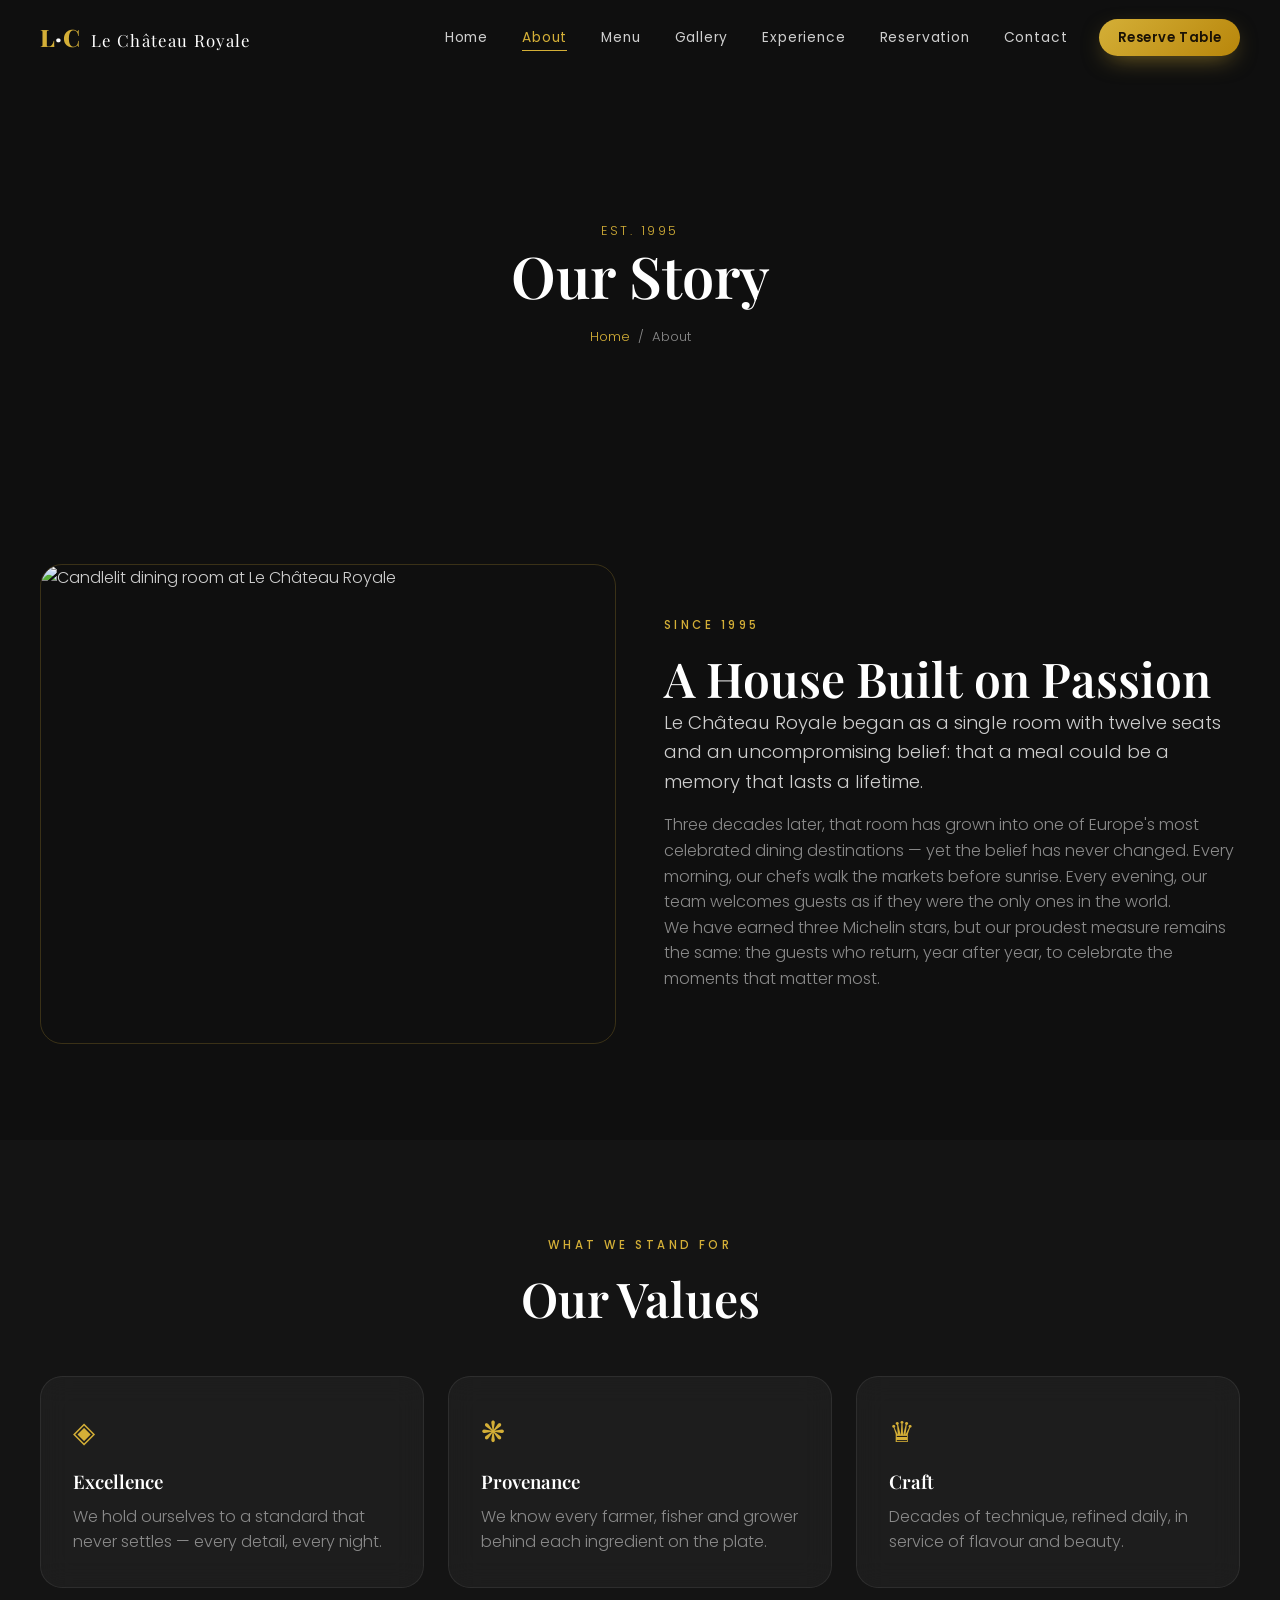
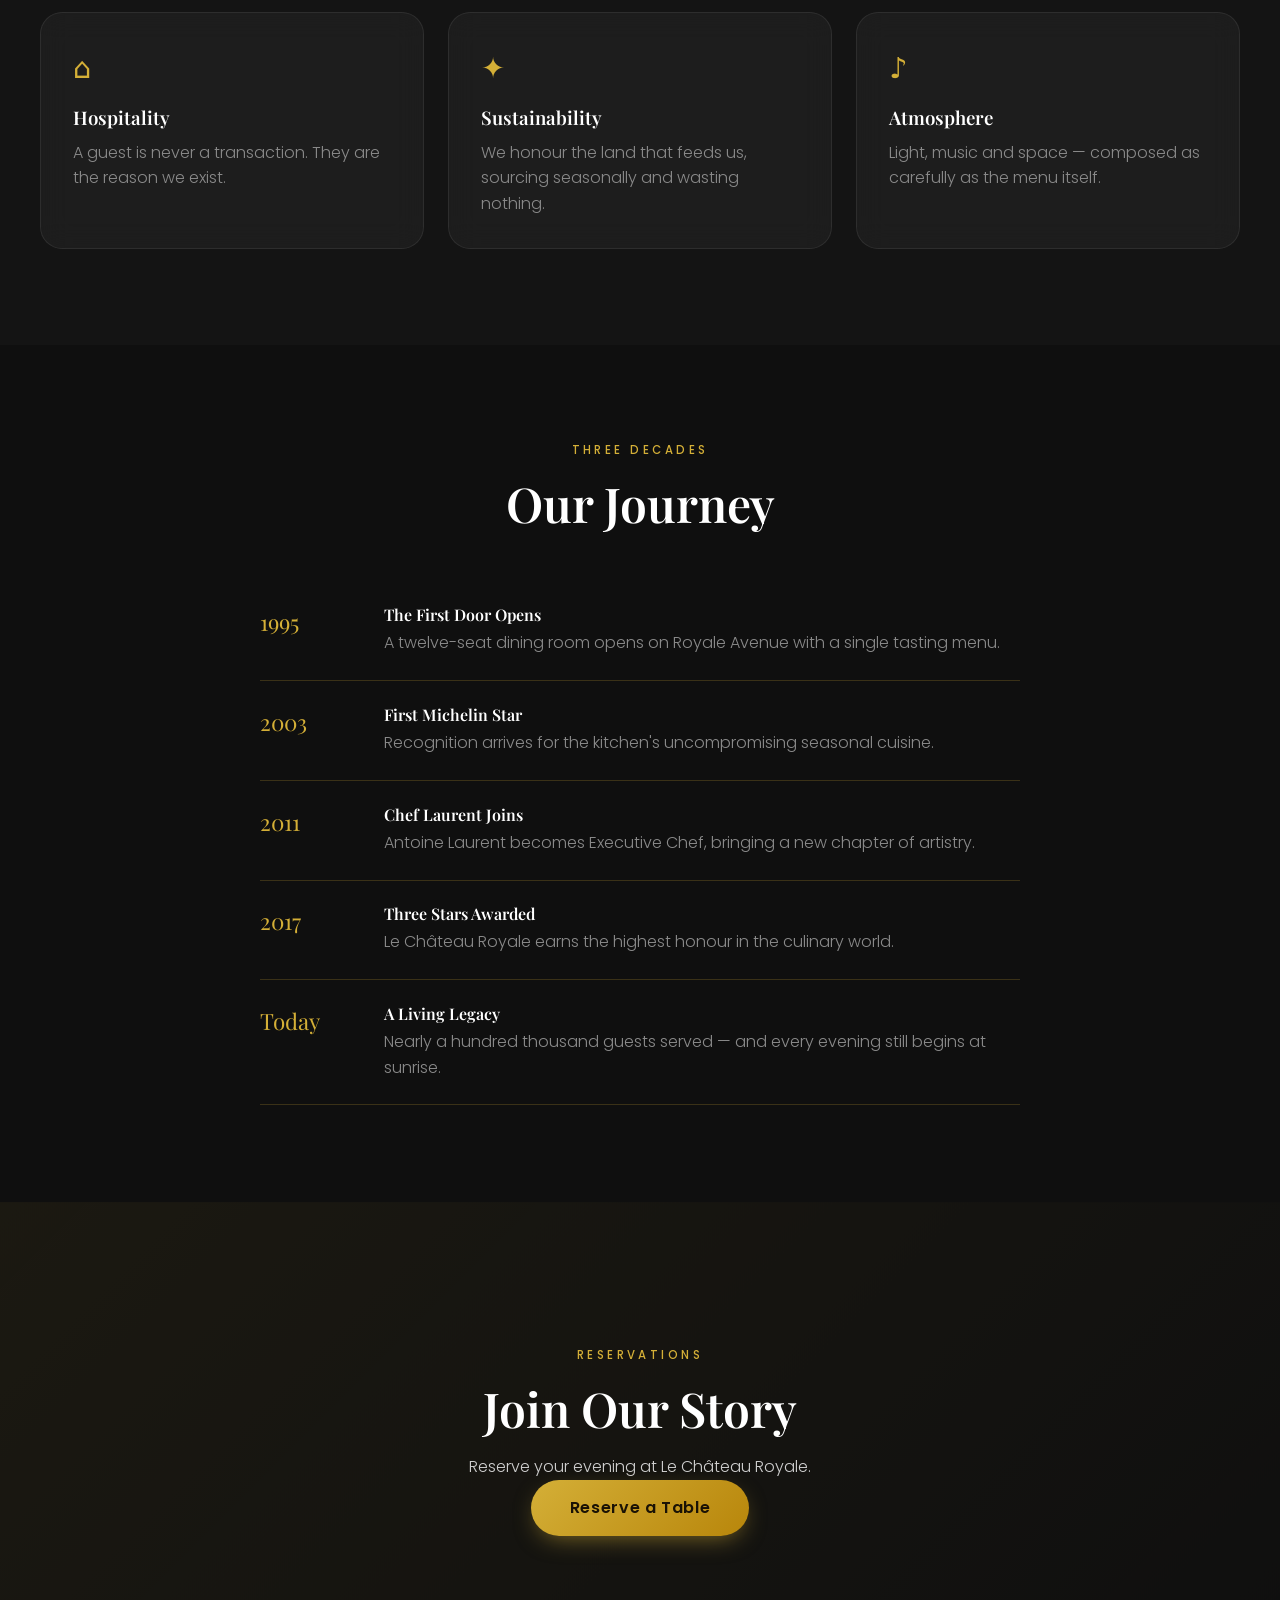
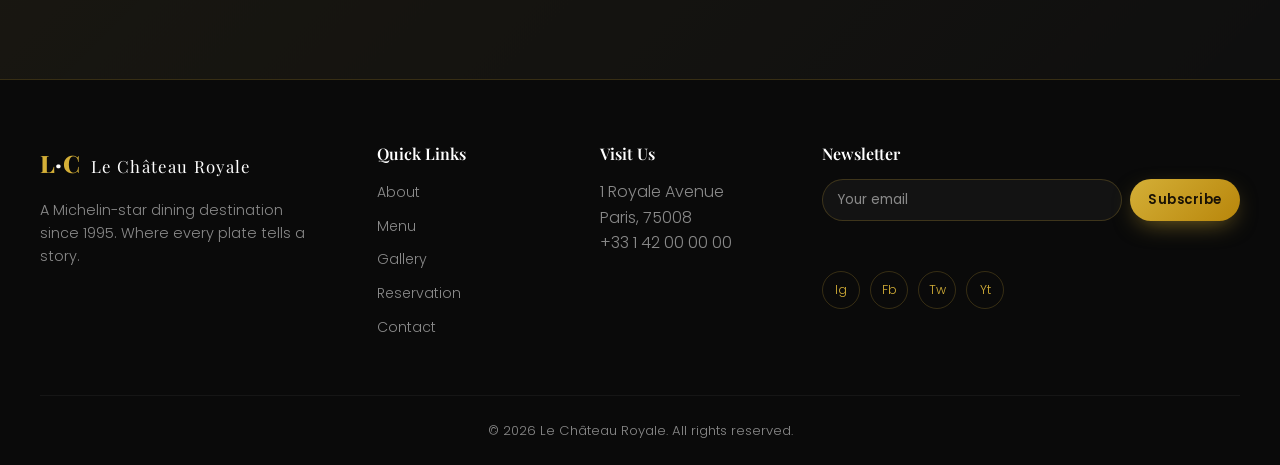
==== about.html @ e12d2a73 "Initial commit" ====
<!doctype html>
<html lang="en">
  <head>
    <meta charset="UTF-8" />
    <link rel="icon" type="image/svg+xml" href="/favicon.svg" />
    <meta name="viewport" content="width=device-width, initial-scale=1.0" />
    <meta name="description" content="The story of Le Château Royale — a Michelin-star dining legacy since 1995." />
    <title>About · Le Château Royale</title>
    <link rel="preconnect" href="https://fonts.googleapis.com" />
    <link rel="preconnect" href="https://fonts.gstatic.com" crossorigin />
    <link href="https://fonts.googleapis.com/css2?family=Playfair+Display:wght@400;500;600;700;800;900&family=Poppins:wght@300;400;500;600&display=swap" rel="stylesheet" />
    <link rel="stylesheet" href="/css/style.css" />
    <link rel="stylesheet" href="/css/animations.css" />
    <link rel="stylesheet" href="/css/responsive.css" />
  </head>
  <body data-page="about">
    <div id="page-loader" class="page-loader"><div class="loader-mark"><span class="loader-ring"></span><span class="loader-text">Le Château Royale</span></div></div>
    <div id="scroll-progress" class="scroll-progress"></div>
    <div id="mouse-glow" class="mouse-glow" aria-hidden="true"></div>
    <button id="back-to-top" class="back-to-top" aria-label="Back to top"><svg viewBox="0 0 24 24" width="20" height="20" fill="none" stroke="currentColor" stroke-width="2"><path d="M12 19V5M5 12l7-7 7 7"/></svg></button>

    <header id="navbar" class="navbar">
      <nav class="nav container" aria-label="Primary">
        <a href="/index.html" class="nav-logo" aria-label="Le Château Royale home"><span class="logo-mark">L<span class="logo-dot">·</span>C</span><span class="logo-name">Le Château Royale</span></a>
        <button id="nav-toggle" class="nav-toggle" aria-label="Open menu" aria-expanded="false" aria-controls="nav-menu"><span></span><span></span><span></span></button>
        <ul id="nav-menu" class="nav-menu" data-nav>
          <li><a href="/index.html" class="nav-link" data-page="home">Home</a></li>
          <li><a href="/about.html" class="nav-link" data-page="about">About</a></li>
          <li><a href="/menu.html" class="nav-link" data-page="menu">Menu</a></li>
          <li><a href="/gallery.html" class="nav-link" data-page="gallery">Gallery</a></li>
          <li><a href="/index.html#experience" class="nav-link" data-page="experience">Experience</a></li>
          <li><a href="/reservation.html" class="nav-link" data-page="reservation">Reservation</a></li>
          <li><a href="/contact.html" class="nav-link" data-page="contact">Contact</a></li>
          <li class="nav-cta-item"><a href="/reservation.html" class="btn btn-gold btn-ripple">Reserve Table</a></li>
        </ul>
      </nav>
    </header>

    <main id="main">
      <section class="page-hero">
        <div class="page-hero-bg" style="background-image:url('https://images.pexels.com/photos/20184685/pexels-photo-20184685.jpeg?auto=compress&cs=tinysrgb&w=1400')"></div>
        <div class="page-hero-overlay"></div>
        <div class="page-hero-content container">
          <p>Est. 1995</p>
          <h1>Our Story</h1>
          <nav class="breadcrumb"><a href="/index.html">Home</a> <span>/</span> <span>About</span></nav>
        </div>
      </section>

      <section class="section">
        <div class="container story-grid">
          <div class="story-img reveal fade-left"><img src="https://images.pexels.com/photos/941861/pexels-photo-941861.jpeg?auto=compress&cs=tinysrgb&w=1000" alt="Candlelit dining room at Le Château Royale" loading="lazy" /></div>
          <div class="reveal fade-right">
            <p class="eyebrow">Since 1995</p>
            <h2 class="section-title">A House Built on Passion</h2>
            <p class="lead">Le Château Royale began as a single room with twelve seats and an uncompromising belief: that a meal could be a memory that lasts a lifetime.</p>
            <p class="muted">Three decades later, that room has grown into one of Europe's most celebrated dining destinations — yet the belief has never changed. Every morning, our chefs walk the markets before sunrise. Every evening, our team welcomes guests as if they were the only ones in the world.</p>
            <p class="muted">We have earned three Michelin stars, but our proudest measure remains the same: the guests who return, year after year, to celebrate the moments that matter most.</p>
          </div>
        </div>
      </section>

      <section class="section section-alt">
        <div class="container">
          <div class="section-head reveal fade-up"><p class="eyebrow">What We Stand For</p><h2 class="section-title">Our Values</h2></div>
          <div class="values-grid">
            <article class="value-card glass reveal fade-up"><span class="ic">◈</span><h3>Excellence</h3><p class="muted">We hold ourselves to a standard that never settles — every detail, every night.</p></article>
            <article class="value-card glass reveal fade-up" style="--d:.08s"><span class="ic">❋</span><h3>Provenance</h3><p class="muted">We know every farmer, fisher and grower behind each ingredient on the plate.</p></article>
            <article class="value-card glass reveal fade-up" style="--d:.16s"><span class="ic">♛</span><h3>Craft</h3><p class="muted">Decades of technique, refined daily, in service of flavour and beauty.</p></article>
            <article class="value-card glass reveal fade-up" style="--d:.24s"><span class="ic">⌂</span><h3>Hospitality</h3><p class="muted">A guest is never a transaction. They are the reason we exist.</p></article>
            <article class="value-card glass reveal fade-up" style="--d:.32s"><span class="ic">✦</span><h3>Sustainability</h3><p class="muted">We honour the land that feeds us, sourcing seasonally and wasting nothing.</p></article>
            <article class="value-card glass reveal fade-up" style="--d:.4s"><span class="ic">♪</span><h3>Atmosphere</h3><p class="muted">Light, music and space — composed as carefully as the menu itself.</p></article>
          </div>
        </div>
      </section>

      <section class="section">
        <div class="container">
          <div class="section-head reveal fade-up"><p class="eyebrow">Three Decades</p><h2 class="section-title">Our Journey</h2></div>
          <div class="timeline">
            <div class="timeline-item reveal fade-up"><div class="timeline-year">1995</div><div><h4>The First Door Opens</h4><p class="muted">A twelve-seat dining room opens on Royale Avenue with a single tasting menu.</p></div></div>
            <div class="timeline-item reveal fade-up"><div class="timeline-year">2003</div><div><h4>First Michelin Star</h4><p class="muted">Recognition arrives for the kitchen's uncompromising seasonal cuisine.</p></div></div>
            <div class="timeline-item reveal fade-up"><div class="timeline-year">2011</div><div><h4>Chef Laurent Joins</h4><p class="muted">Antoine Laurent becomes Executive Chef, bringing a new chapter of artistry.</p></div></div>
            <div class="timeline-item reveal fade-up"><div class="timeline-year">2017</div><div><h4>Three Stars Awarded</h4><p class="muted">Le Château Royale earns the highest honour in the culinary world.</p></div></div>
            <div class="timeline-item reveal fade-up"><div class="timeline-year">Today</div><div><h4>A Living Legacy</h4><p class="muted">Nearly a hundred thousand guests served — and every evening still begins at sunrise.</p></div></div>
          </div>
        </div>
      </section>

      <section class="section reserve-cta">
        <div class="container reserve-cta-inner reveal scale">
          <p class="eyebrow">Reservations</p>
          <h2 class="section-title light">Join Our Story</h2>
          <p class="section-sub light">Reserve your evening at Le Château Royale.</p>
          <a href="/reservation.html" class="btn btn-gold btn-lg btn-ripple">Reserve a Table</a>
        </div>
      </section>
    </main>

    <footer class="footer">
      <div class="container footer-grid">
        <div class="footer-brand"><a href="/index.html" class="nav-logo"><span class="logo-mark">L<span class="logo-dot">·</span>C</span><span class="logo-name">Le Château Royale</span></a><p class="muted">A Michelin-star dining destination since 1995. Where every plate tells a story.</p></div>
        <div class="footer-col"><h4>Quick Links</h4><ul><li><a href="/about.html">About</a></li><li><a href="/menu.html">Menu</a></li><li><a href="/gallery.html">Gallery</a></li><li><a href="/reservation.html">Reservation</a></li><li><a href="/contact.html">Contact</a></li></ul></div>
        <div class="footer-col"><h4>Visit Us</h4><p class="muted">1 Royale Avenue<br/>Paris, 75008<br/>+33 1 42 00 00 00</p></div>
        <div class="footer-col"><h4>Newsletter</h4><form class="newsletter" data-newsletter><input type="email" name="email" placeholder="Your email" required aria-label="Email for newsletter" /><button type="submit" class="btn btn-gold btn-ripple">Subscribe</button></form><p class="newsletter-msg" data-newsletter-msg></p><div class="social"><a href="#" aria-label="Instagram">Ig</a><a href="#" aria-label="Facebook">Fb</a><a href="#" aria-label="Twitter">Tw</a><a href="#" aria-label="YouTube">Yt</a></div></div>
      </div>
      <div class="footer-bottom container"><p class="muted">© <span data-year></span> Le Château Royale. All rights reserved.</p></div>
    </footer>
    <div id="popup" class="popup" aria-hidden="true"><div class="popup-card glass"><div class="popup-check">✓</div><h3>Reservation Confirmed</h3><p data-popup-msg>We look forward to welcoming you.</p><button class="btn btn-gold btn-ripple" data-popup-close>Close</button></div></div>
    <script type="module" src="/js/main.js"></script>
  </body>
</html>
---- css/style.css ----
/* ============================================================
   Le Château Royale — Core Styles
   Black & Gold luxury palette · Glassmorphism · Premium type
   ============================================================ */

:root {
  /* Color palette */
  --bg: #0F0F0F;
  --bg-alt: #141414;
  --bg-soft: #1a1a1a;
  --gold: #D4AF37;
  --gold-2: #B8860B;
  --gold-soft: rgba(212, 175, 55, 0.14);
  --white: #FFFFFF;
  --grey: #CFCFCF;
  --grey-dim: #8a8a8a;
  --accent: #8B5E3C;
  --line: rgba(212, 175, 55, 0.22);

  /* Type */
  --font-head: 'Playfair Display', Georgia, serif;
  --font-body: 'Poppins', system-ui, sans-serif;

  /* Spacing (8px system) */
  --s-1: 8px;
  --s-2: 16px;
  --s-3: 24px;
  --s-4: 32px;
  --s-5: 48px;
  --s-6: 64px;
  --s-7: 96px;

  /* Misc */
  --radius: 14px;
  --radius-lg: 22px;
  --maxw: 1200px;
  --ease: cubic-bezier(0.22, 1, 0.36, 1);
  --shadow-gold: 0 18px 50px -12px rgba(212, 175, 55, 0.35);
}

/* Reset */
*, *::before, *::after { box-sizing: border-box; margin: 0; padding: 0; }
html { scroll-behavior: smooth; -webkit-text-size-adjust: 100%; }
body {
  font-family: var(--font-body);
  background: var(--bg);
  color: var(--grey);
  line-height: 1.6;
  font-weight: 300;
  overflow-x: hidden;
  -webkit-font-smoothing: antialiased;
}
img { max-width: 100%; display: block; }
a { color: inherit; text-decoration: none; }
ul { list-style: none; }
button { font-family: inherit; cursor: pointer; border: none; background: none; color: inherit; }
input, textarea, select { font-family: inherit; font-size: inherit; }
:focus-visible { outline: 2px solid var(--gold); outline-offset: 3px; }

h1, h2, h3, h4 { font-family: var(--font-head); font-weight: 600; line-height: 1.2; color: var(--white); }

/* Layout */
.container { width: min(100% - 2.5rem, var(--maxw)); margin-inline: auto; }
.section { padding: var(--s-7) 0; position: relative; }
.section-alt { background: var(--bg-alt); }
.section-head { text-align: center; max-width: 640px; margin: 0 auto var(--s-5); }
.section-cta { text-align: center; margin-top: var(--s-5); }
.eyebrow {
  font-family: var(--font-body); font-weight: 500; letter-spacing: 0.3em;
  text-transform: uppercase; font-size: 0.72rem; color: var(--gold); margin-bottom: var(--s-2);
}
.section-title { font-size: clamp(1.9rem, 4vw, 3rem); }
.section-title.light { color: var(--white); }
.section-sub { color: var(--grey-dim); margin-top: var(--s-2); max-width: 520px; margin-inline: auto; }
.section-sub.light { color: var(--grey); }
.lead { font-size: 1.15rem; color: var(--grey); margin-bottom: var(--s-2); }
.muted { color: var(--grey-dim); }

/* Glassmorphism */
.glass {
  background: rgba(255, 255, 255, 0.04);
  backdrop-filter: blur(14px);
  -webkit-backdrop-filter: blur(14px);
  border: 1px solid rgba(255, 255, 255, 0.08);
  border-radius: var(--radius-lg);
}

/* Buttons */
.btn {
  display: inline-flex; align-items: center; justify-content: center; gap: 8px;
  padding: 0.7em 1.6em; border-radius: 50px; font-weight: 500; font-size: 0.92rem;
  letter-spacing: 0.04em; position: relative; overflow: hidden;
  transition: transform 0.3s var(--ease), box-shadow 0.3s var(--ease), background 0.3s, color 0.3s, border-color 0.3s;
}
.btn-lg { padding: 0.95em 2.4em; font-size: 1rem; }
.btn-gold {
  background: linear-gradient(135deg, var(--gold), var(--gold-2));
  color: #1a1205; font-weight: 600;
  box-shadow: 0 8px 24px -8px rgba(212, 175, 55, 0.6);
}
.btn-gold:hover { transform: translateY(-3px); box-shadow: var(--shadow-gold); }
.btn-ghost { border: 1px solid rgba(255,255,255,0.35); color: var(--white); backdrop-filter: blur(6px); }
.btn-ghost:hover { background: rgba(255,255,255,0.08); transform: translateY(-3px); }
.btn-outline { border: 1px solid var(--gold); color: var(--gold); }
.btn-outline:hover { background: var(--gold); color: #1a1205; transform: translateY(-3px); }

/* Ripple */
.btn-ripple .ripple {
  position: absolute; border-radius: 50%; transform: scale(0);
  background: rgba(255,255,255,0.45); pointer-events: none;
  animation: ripple 0.6s ease-out;
}
@keyframes ripple { to { transform: scale(2.6); opacity: 0; } }

/* Page loader */
.page-loader {
  position: fixed; inset: 0; z-index: 9999; background: var(--bg);
  display: grid; place-items: center; transition: opacity 0.6s var(--ease), visibility 0.6s;
}
.page-loader.is-hidden { opacity: 0; visibility: hidden; }
.loader-mark { text-align: center; }
.loader-ring {
  display: block; width: 54px; height: 54px; margin: 0 auto 18px;
  border: 2px solid rgba(212,175,55,0.2); border-top-color: var(--gold);
  border-radius: 50%; animation: spin 0.9s linear infinite;
}
@keyframes spin { to { transform: rotate(360deg); } }
.loader-text { font-family: var(--font-head); letter-spacing: 0.2em; color: var(--gold); font-size: 0.9rem; }

/* Scroll progress */
.scroll-progress {
  position: fixed; top: 0; left: 0; height: 3px; width: 0%;
  background: linear-gradient(90deg, var(--gold), var(--gold-2)); z-index: 9998;
}

/* Mouse glow */
.mouse-glow {
  position: fixed; width: 380px; height: 380px; border-radius: 50%; pointer-events: none;
  background: radial-gradient(circle, rgba(212,175,55,0.10), transparent 60%);
  transform: translate(-50%, -50%); z-index: 1; transition: opacity 0.4s; opacity: 0;
}

/* Back to top */
.back-to-top {
  position: fixed; right: 24px; bottom: 24px; z-index: 900;
  width: 48px; height: 48px; border-radius: 50%; color: var(--gold);
  border: 1px solid var(--line); background: rgba(15,15,15,0.7); backdrop-filter: blur(8px);
  display: grid; place-items: center; opacity: 0; visibility: hidden;
  transform: translateY(12px); transition: all 0.35s var(--ease);
}
.back-to-top.is-visible { opacity: 1; visibility: visible; transform: none; }
.back-to-top:hover { background: var(--gold); color: #1a1205; transform: translateY(-3px); }

/* Navbar */
.navbar {
  position: fixed; top: 0; left: 0; width: 100%; z-index: 1000;
  transition: background 0.4s var(--ease), box-shadow 0.4s, padding 0.4s;
  padding: 18px 0;
}
.navbar.is-scrolled {
  background: rgba(15,15,15,0.82); backdrop-filter: blur(14px);
  box-shadow: 0 6px 30px -10px rgba(0,0,0,0.6); padding: 10px 0;
  border-bottom: 1px solid var(--line);
}
.nav { display: flex; align-items: center; justify-content: space-between; gap: var(--s-3); }
.nav-logo { display: flex; align-items: baseline; gap: 10px; }
.logo-mark { font-family: var(--font-head); font-weight: 800; font-size: 1.5rem; color: var(--gold); letter-spacing: 0.04em; }
.logo-dot { color: var(--white); }
.logo-name { font-family: var(--font-head); font-size: 1.05rem; color: var(--white); letter-spacing: 0.08em; }

.nav-menu { display: flex; align-items: center; gap: 6px; }
.nav-link {
  font-size: 0.86rem; font-weight: 400; letter-spacing: 0.06em; color: var(--grey);
  padding: 8px 14px; border-radius: 8px; position: relative; transition: color 0.3s;
}
.nav-link::after {
  content: ''; position: absolute; left: 14px; right: 14px; bottom: 4px; height: 1px;
  background: var(--gold); transform: scaleX(0); transform-origin: left; transition: transform 0.3s var(--ease);
}
.nav-link:hover, .nav-link.is-active { color: var(--gold); }
.nav-link:hover::after, .nav-link.is-active::after { transform: scaleX(1); }
.nav-cta-item { margin-left: 12px; }
.nav-cta-item .btn { padding: 0.6em 1.4em; font-size: 0.82rem; }

.nav-toggle { display: none; flex-direction: column; gap: 5px; padding: 6px; }
.nav-toggle span { width: 26px; height: 2px; background: var(--gold); border-radius: 2px; transition: transform 0.3s, opacity 0.3s; }
.nav-toggle.is-open span:nth-child(1) { transform: translateY(7px) rotate(45deg); }
.nav-toggle.is-open span:nth-child(2) { opacity: 0; }
.nav-toggle.is-open span:nth-child(3) { transform: translateY(-7px) rotate(-45deg); }

/* Hero */
.hero { position: relative; min-height: 100vh; display: grid; place-items: center; text-align: center; overflow: hidden; }
.hero-bg {
  position: absolute; inset: 0; background-size: cover; background-position: center;
  transform: scale(1.08); animation: heroZoom 12s ease-out forwards;
}
@keyframes heroZoom { to { transform: scale(1); } }
.hero-overlay {
  position: absolute; inset: 0;
  background: linear-gradient(180deg, rgba(15,15,15,0.55) 0%, rgba(15,15,15,0.75) 60%, var(--bg) 100%);
}
.hero-content { position: relative; z-index: 2; padding-top: 60px; }
.hero-eyebrow { color: var(--gold); letter-spacing: 0.35em; text-transform: uppercase; font-size: 0.78rem; margin-bottom: var(--s-3); }
.hero-title { font-size: clamp(2.2rem, 6vw, 4.6rem); line-height: 1.08; color: var(--white); margin-bottom: var(--s-3); }
.hero-subtitle { font-size: clamp(1rem, 2vw, 1.3rem); color: var(--grey); margin-bottom: var(--s-4); }
.hero-actions { display: flex; gap: var(--s-2); justify-content: center; flex-wrap: wrap; }

.scroll-indicator {
  position: absolute; bottom: 28px; left: 50%; transform: translateX(-50%); z-index: 2;
  display: flex; flex-direction: column; align-items: center; gap: 8px; color: var(--gold);
}
.mouse { width: 24px; height: 40px; border: 2px solid var(--gold); border-radius: 14px; display: flex; justify-content: center; padding-top: 6px; }
.wheel { width: 3px; height: 8px; background: var(--gold); border-radius: 2px; animation: wheel 1.6s infinite; }
@keyframes wheel { 0% { opacity: 1; transform: translateY(0); } 100% { opacity: 0; transform: translateY(12px); } }
.scroll-text { font-size: 0.7rem; letter-spacing: 0.2em; text-transform: uppercase; }

/* About */
.about-grid { display: grid; grid-template-columns: 1fr 1fr; gap: var(--s-6); align-items: center; }
.about-media { position: relative; }
.about-img-frame { border-radius: var(--radius-lg); overflow: hidden; border: 1px solid var(--line); box-shadow: var(--shadow-gold); }
.about-img-frame img { width: 100%; height: 520px; object-fit: cover; transition: transform 0.8s var(--ease); }
.about-media:hover .about-img-frame img { transform: scale(1.05); }
.about-badge {
  position: absolute; right: -24px; bottom: -24px; padding: var(--s-3); display: flex; align-items: center; gap: var(--s-2);
  box-shadow: var(--shadow-gold);
}
.about-badge-num { font-family: var(--font-head); font-size: 3rem; color: var(--gold); line-height: 1; }
.about-badge-label { font-size: 0.8rem; color: var(--grey); line-height: 1.3; }
.about-features { display: grid; grid-template-columns: 1fr 1fr; gap: var(--s-2); margin-top: var(--s-4); }
.about-features li { display: flex; align-items: center; gap: 10px; font-size: 0.92rem; color: var(--grey); }
.feat-ic { color: var(--gold); }

/* Menu */
.menu-filters { display: flex; flex-wrap: wrap; gap: 10px; justify-content: center; margin-bottom: var(--s-5); }
.filter-btn {
  padding: 8px 20px; border-radius: 50px; font-size: 0.82rem; color: var(--grey);
  border: 1px solid var(--line); transition: all 0.3s var(--ease);
}
.filter-btn:hover { color: var(--gold); border-color: var(--gold); }
.filter-btn.is-active { background: var(--gold); color: #1a1205; border-color: var(--gold); }

.menu-grid { display: grid; grid-template-columns: repeat(3, 1fr); gap: var(--s-4); }
.menu-card {
  position: relative; border-radius: var(--radius-lg); overflow: hidden; border: 1px solid rgba(255,255,255,0.06);
  background: var(--bg-soft); transition: transform 0.4s var(--ease), box-shadow 0.4s, border-color 0.4s;
}
.menu-card:hover { transform: translateY(-10px); border-color: var(--gold); box-shadow: var(--shadow-gold); }
.menu-card-img { position: relative; height: 240px; overflow: hidden; }
.menu-card-img img { width: 100%; height: 100%; object-fit: cover; transition: transform 0.6s var(--ease); }
.menu-card:hover .menu-card-img img { transform: scale(1.12); }
.menu-card-badge {
  position: absolute; top: 14px; left: 14px; background: linear-gradient(135deg, var(--gold), var(--gold-2));
  color: #1a1205; font-size: 0.68rem; font-weight: 600; letter-spacing: 0.1em; text-transform: uppercase;
  padding: 5px 12px; border-radius: 50px;
}
.menu-card-body { padding: var(--s-3); }
.menu-card-body h3 { font-size: 1.3rem; margin-bottom: 8px; color: var(--white); }
.menu-card-body p { font-size: 0.9rem; color: var(--grey-dim); }
.menu-card-cat { display: inline-block; font-size: 0.7rem; letter-spacing: 0.15em; text-transform: uppercase; color: var(--gold); margin-bottom: 10px; }

/* Chef */
.chef-grid { display: grid; grid-template-columns: 0.9fr 1.1fr; gap: var(--s-6); align-items: center; }
.chef-media img { width: 100%; height: 560px; object-fit: cover; border-radius: var(--radius-lg); border: 1px solid var(--line); box-shadow: var(--shadow-gold); }
.chef-quote { font-family: var(--font-head); font-size: clamp(1.6rem, 3vw, 2.4rem); color: var(--gold); margin: var(--s-3) 0; font-style: italic; }
.chef-signature { margin-top: var(--s-4); }
.signature-stroke { width: 220px; color: var(--gold); }
.signature-name { display: block; font-family: var(--font-head); color: var(--grey); margin-top: 6px; letter-spacing: 0.1em; }

/* Gallery preview */
.gallery-preview { display: grid; grid-template-columns: repeat(4, 1fr); grid-auto-rows: 180px; gap: var(--s-2); }
.gp-item {
  position: relative; border-radius: var(--radius); overflow: hidden; background-size: cover; background-position: center;
  background-image: var(--img); border: 1px solid var(--line); transition: transform 0.4s var(--ease);
}
.gp-item::after { content: ''; position: absolute; inset: 0; background: linear-gradient(180deg, transparent 50%, rgba(15,15,15,0.7)); }
.gp-item:hover { transform: scale(1.03); }
.gp-tall { grid-row: span 2; }
.gp-wide { grid-column: span 2; }
.gp-label { position: absolute; bottom: 14px; left: 16px; z-index: 2; font-family: var(--font-head); color: var(--white); font-size: 1.1rem; }

/* Why */
.why-grid { display: grid; grid-template-columns: repeat(3, 1fr); gap: var(--s-3); }
.why-card { padding: var(--s-4); text-align: center; transition: transform 0.4s var(--ease), border-color 0.4s; }
.why-card:hover { transform: translateY(-8px); border-color: var(--gold); }
.why-ic { font-size: 2.2rem; color: var(--gold); display: block; margin-bottom: var(--s-2); }
.why-card h3 { font-size: 1.25rem; margin-bottom: 10px; }
.why-card p { font-size: 0.9rem; color: var(--grey-dim); }

/* Stats */
.stats-band { background: var(--bg-alt); }
.stats-grid { display: grid; grid-template-columns: repeat(4, 1fr); gap: var(--s-3); text-align: center; }
.stat-num { font-family: var(--font-head); font-size: clamp(2.4rem, 5vw, 3.6rem); color: var(--gold); display: block; line-height: 1; }
.stat-label { font-size: 0.82rem; letter-spacing: 0.15em; text-transform: uppercase; color: var(--grey-dim); margin-top: 8px; display: block; }

/* Reviews slider */
.slider { position: relative; max-width: 820px; margin: 0 auto; overflow: hidden; }
.slider-track { display: flex; transition: transform 0.6s var(--ease); }
.review-card { min-width: 100%; padding: var(--s-5); text-align: center; }
.review-stars { color: var(--gold); font-size: 1.2rem; letter-spacing: 4px; margin-bottom: var(--s-2); }
.review-text { font-family: var(--font-head); font-style: italic; font-size: clamp(1.1rem, 2.2vw, 1.5rem); color: var(--white); margin-bottom: var(--s-3); }
.review-author { display: flex; align-items: center; justify-content: center; gap: 12px; }
.review-author img { width: 54px; height: 54px; border-radius: 50%; object-fit: cover; border: 2px solid var(--gold); }
.review-name { font-weight: 500; color: var(--white); }
.review-role { font-size: 0.8rem; color: var(--gold); }
.slider-arrow {
  position: absolute; top: 50%; transform: translateY(-50%); width: 44px; height: 44px; border-radius: 50%;
  border: 1px solid var(--line); color: var(--gold); font-size: 1.6rem; background: rgba(15,15,15,0.6);
  display: grid; place-items: center; transition: all 0.3s; z-index: 2;
}
.slider-arrow:hover { background: var(--gold); color: #1a1205; }
.slider-arrow.prev { left: -10px; }
.slider-arrow.next { right: -10px; }
.slider-dots { display: flex; gap: 8px; justify-content: center; margin-top: var(--s-3); }
.slider-dot { width: 9px; height: 9px; border-radius: 50%; background: rgba(255,255,255,0.2); transition: all 0.3s; }
.slider-dot.is-active { background: var(--gold); width: 26px; border-radius: 50px; }

/* Reserve CTA */
.reserve-cta { position: relative; overflow: hidden; }
.reserve-cta::before {
  content: ''; position: absolute; inset: 0;
  background: linear-gradient(135deg, rgba(212,175,55,0.12), transparent), url('https://images.pexels.com/photos/34723813/pexels-photo-34723813.jpeg?auto=compress&cs=tinysrgb&w=1400');
  background-size: cover; background-position: center; opacity: 0.5;
}
.reserve-cta-inner { position: relative; z-index: 2; text-align: center; padding: var(--s-5); }

/* Footer */
.footer { background: #0a0a0a; padding-top: var(--s-6); border-top: 1px solid var(--line); }
.footer-grid { display: grid; grid-template-columns: 1.6fr 1fr 1fr 1.4fr; gap: var(--s-4); padding-bottom: var(--s-5); }
.footer-brand p { margin-top: var(--s-2); font-size: 0.9rem; max-width: 280px; }
.footer-col h4 { font-size: 1rem; margin-bottom: var(--s-2); color: var(--white); }
.footer-col ul li { margin-bottom: 8px; }
.footer-col ul a { font-size: 0.88rem; color: var(--grey-dim); transition: color 0.3s; }
.footer-col ul a:hover { color: var(--gold); }
.newsletter { display: flex; gap: 8px; margin-bottom: 8px; }
.newsletter input {
  flex: 1; padding: 10px 14px; border-radius: 50px; border: 1px solid var(--line);
  background: rgba(255,255,255,0.04); color: var(--white); font-size: 0.85rem;
}
.newsletter input::placeholder { color: var(--grey-dim); }
.newsletter input:focus { border-color: var(--gold); outline: none; }
.newsletter .btn { padding: 10px 18px; font-size: 0.82rem; }
.newsletter-msg { font-size: 0.8rem; color: var(--gold); min-height: 18px; }
.social { display: flex; gap: 10px; margin-top: var(--s-3); }
.social a {
  width: 38px; height: 38px; border-radius: 50%; border: 1px solid var(--line); display: grid; place-items: center;
  font-size: 0.78rem; color: var(--gold); transition: all 0.3s;
}
.social a:hover { background: var(--gold); color: #1a1205; transform: translateY(-3px); }
.footer-bottom { padding: var(--s-3) 0; border-top: 1px solid rgba(255,255,255,0.05); text-align: center; }
.footer-bottom p { font-size: 0.82rem; }

/* Popup */
.popup {
  position: fixed; inset: 0; z-index: 8000; display: grid; place-items: center; padding: var(--s-2);
  background: rgba(0,0,0,0.7); backdrop-filter: blur(8px); opacity: 0; visibility: hidden;
  transition: opacity 0.4s, visibility 0.4s;
}
.popup.is-open { opacity: 1; visibility: visible; }
.popup-card { text-align: center; padding: var(--s-5); max-width: 420px; transform: scale(0.9); transition: transform 0.4s var(--ease); }
.popup.is-open .popup-card { transform: scale(1); }
.popup-check {
  width: 72px; height: 72px; border-radius: 50%; margin: 0 auto var(--s-3);
  background: linear-gradient(135deg, var(--gold), var(--gold-2)); color: #1a1205;
  font-size: 2.4rem; display: grid; place-items: center;
  animation: pop 0.5s var(--ease);
}
@keyframes pop { 0% { transform: scale(0); } 60% { transform: scale(1.15); } 100% { transform: scale(1); } }
.popup-card h3 { font-size: 1.6rem; margin-bottom: 10px; }
.popup-card p { color: var(--grey); margin-bottom: var(--s-3); }

/* Page hero (sub pages) */
.page-hero {
  position: relative; min-height: 52vh; display: grid; place-items: center; text-align: center;
  overflow: hidden; padding-top: 100px;
}
.page-hero-bg { position: absolute; inset: 0; background-size: cover; background-position: center; }
.page-hero-overlay { position: absolute; inset: 0; background: linear-gradient(180deg, rgba(15,15,15,0.6), var(--bg)); }
.page-hero-content { position: relative; z-index: 2; }
.page-hero h1 { font-size: clamp(2.2rem, 5vw, 3.6rem); color: var(--white); margin-bottom: var(--s-2); }
.page-hero p { color: var(--gold); letter-spacing: 0.2em; text-transform: uppercase; font-size: 0.8rem; }
.breadcrumb { display: flex; gap: 8px; justify-content: center; margin-top: var(--s-2); font-size: 0.82rem; color: var(--grey-dim); }
.breadcrumb a { color: var(--gold); }

/* Forms */
.form-grid { display: grid; grid-template-columns: 1fr 1fr; gap: var(--s-3); }
.form-field { display: flex; flex-direction: column; gap: 6px; }
.form-field.full { grid-column: 1 / -1; }
.form-field label { font-size: 0.82rem; letter-spacing: 0.08em; color: var(--grey); }
.form-field input, .form-field select, .form-field textarea {
  padding: 14px 16px; border-radius: var(--radius); border: 1px solid var(--line);
  background: rgba(255,255,255,0.03); color: var(--white); transition: border-color 0.3s, background 0.3s;
}
.form-field input:focus, .form-field select:focus, .form-field textarea:focus { border-color: var(--gold); background: rgba(255,255,255,0.06); outline: none; }
.form-field textarea { resize: vertical; min-height: 120px; }
.form-field.invalid input, .form-field.invalid select, .form-field.invalid textarea { border-color: #c0392b; }
.field-error { font-size: 0.76rem; color: #e57373; min-height: 14px; }
.form-note { font-size: 0.8rem; color: var(--grey-dim); margin-top: var(--s-2); }

/* Contact */
.contact-grid { display: grid; grid-template-columns: 1fr 1fr; gap: var(--s-5); align-items: start; }
.contact-cards { display: grid; grid-template-columns: 1fr 1fr; gap: var(--s-3); }
.contact-card { padding: var(--s-3); text-align: center; }
.contact-card .ic { font-size: 1.6rem; color: var(--gold); display: block; margin-bottom: 10px; }
.contact-card h4 { font-size: 1.05rem; margin-bottom: 6px; }
.contact-card p { font-size: 0.86rem; color: var(--grey-dim); }
.map-wrap { margin-top: var(--s-5); border-radius: var(--radius-lg); overflow: hidden; border: 1px solid var(--line); height: 360px; }
.map-wrap iframe { width: 100%; height: 100%; border: 0; filter: grayscale(0.4) invert(0.9); }

/* Gallery page */
.gallery-filters { display: flex; flex-wrap: wrap; gap: 10px; justify-content: center; margin-bottom: var(--s-5); }
.masonry { columns: 3; column-gap: var(--s-2); }
.masonry-item {
  break-inside: avoid; margin-bottom: var(--s-2); border-radius: var(--radius); overflow: hidden;
  position: relative; cursor: pointer; border: 1px solid var(--line);
}
.masonry-item img { width: 100%; transition: transform 0.6s var(--ease); }
.masonry-item:hover img { transform: scale(1.08); }
.masonry-item::after {
  content: '⊕'; position: absolute; inset: 0; display: grid; place-items: center; color: var(--gold);
  font-size: 1.8rem; background: rgba(15,15,15,0.55); opacity: 0; transition: opacity 0.3s;
}
.masonry-item:hover::after { opacity: 1; }

/* Lightbox */
.lightbox {
  position: fixed; inset: 0; z-index: 8500; background: rgba(0,0,0,0.92); display: grid; place-items: center;
  opacity: 0; visibility: hidden; transition: opacity 0.4s, visibility 0.4s;
}
.lightbox.is-open { opacity: 1; visibility: visible; }
.lightbox img { max-width: 90vw; max-height: 84vh; border-radius: var(--radius); border: 1px solid var(--gold); box-shadow: var(--shadow-gold); }
.lightbox-close, .lightbox-nav {
  position: absolute; color: var(--gold); font-size: 2rem; width: 52px; height: 52px; border-radius: 50%;
  display: grid; place-items: center; border: 1px solid var(--line); background: rgba(15,15,15,0.6); transition: all 0.3s;
}
.lightbox-close:hover, .lightbox-nav:hover { background: var(--gold); color: #1a1205; }
.lightbox-close { top: 24px; right: 24px; }
.lightbox-nav.prev { left: 24px; top: 50%; transform: translateY(-50%); }
.lightbox-nav.next { right: 24px; top: 50%; transform: translateY(-50%); }
.lightbox-caption { position: absolute; bottom: 24px; left: 50%; transform: translateX(-50%); color: var(--grey); font-size: 0.86rem; }

/* About page story */
.story-grid { display: grid; grid-template-columns: 1fr 1fr; gap: var(--s-5); align-items: center; }
.story-img img { width: 100%; height: 480px; object-fit: cover; border-radius: var(--radius-lg); border: 1px solid var(--line); }
.values-grid { display: grid; grid-template-columns: repeat(3, 1fr); gap: var(--s-3); margin-top: var(--s-5); }
.value-card { padding: var(--s-4); }
.value-card .ic { font-size: 1.8rem; color: var(--gold); }
.value-card h3 { margin: var(--s-2) 0 10px; }
.timeline { max-width: 760px; margin: var(--s-5) auto 0; }
.timeline-item { display: grid; grid-template-columns: 100px 1fr; gap: var(--s-3); padding: var(--s-3) 0; border-bottom: 1px solid var(--line); }
.timeline-year { font-family: var(--font-head); color: var(--gold); font-size: 1.4rem; }
.timeline-item h4 { margin-bottom: 6px; }
---- css/animations.css ----
/* ============================================================
   Animations — reveal, fade, scale, zoom, float, shine, glow
   ============================================================ */

/* Reveal base (toggled by IntersectionObserver) */
.reveal {
  opacity: 0;
  transform: translateY(40px);
  transition: opacity 0.7s var(--ease), transform 0.7s var(--ease);
  transition-delay: var(--d, 0s);
  will-change: opacity, transform;
}
.reveal.in-view { opacity: 1; transform: none; }

/* Directional variants */
.reveal.fade-left { transform: translateX(-60px); }
.reveal.fade-right { transform: translateX(60px); }
.reveal.scale { transform: scale(0.92); }
.reveal.zoom { transform: scale(1.08); }
.reveal.in-view.fade-left,
.reveal.in-view.fade-right,
.reveal.in-view.scale,
.reveal.in-view.zoom { transform: none; }

/* Floating decorative elements */
@keyframes float {
  0%, 100% { transform: translateY(0); }
  50% { transform: translateY(-14px); }
}
.float { animation: float 4s ease-in-out infinite; }
.float-slow { animation: float 6s ease-in-out infinite; }

/* Hover shine sweep (for cards / buttons) */
.shine { position: relative; overflow: hidden; }
.shine::before {
  content: ''; position: absolute; top: 0; left: -75%; width: 50%; height: 100%;
  background: linear-gradient(120deg, transparent, rgba(255,255,255,0.25), transparent);
  transform: skewX(-20deg); transition: none;
}
.shine:hover::before { animation: shine 0.9s ease-out; }
@keyframes shine { 100% { left: 125%; } }

/* Button glow pulse */
.btn-glow { animation: btnGlow 2.4s ease-in-out infinite; }
@keyframes btnGlow {
  0%, 100% { box-shadow: 0 8px 24px -8px rgba(212,175,55,0.5); }
  50% { box-shadow: 0 8px 34px -4px rgba(212,175,55,0.8); }
}

/* Image zoom on hover (utility) */
.img-zoom { overflow: hidden; }
.img-zoom img { transition: transform 0.7s var(--ease); }
.img-zoom:hover img { transform: scale(1.1); }

/* Section reveal — subtle background slide */
.section-reveal {
  background-attachment: fixed;
  animation: bgSlide 1.2s var(--ease) both;
}
@keyframes bgSlide { from { opacity: 0; } to { opacity: 1; } }

/* Staggered list items */
.stagger > * { opacity: 0; transform: translateY(20px); transition: opacity 0.5s var(--ease), transform 0.5s var(--ease); }
.stagger.in-view > *:nth-child(1) { transition-delay: 0s; }
.stagger.in-view > *:nth-child(2) { transition-delay: 0.08s; }
.stagger.in-view > *:nth-child(3) { transition-delay: 0.16s; }
.stagger.in-view > *:nth-child(4) { transition-delay: 0.24s; }
.stagger.in-view > *:nth-child(5) { transition-delay: 0.32s; }
.stagger.in-view > *:nth-child(6) { transition-delay: 0.40s; }
.stagger.in-view > * { opacity: 1; transform: none; }

/* Reduced motion */
@media (prefers-reduced-motion: reduce) {
  *, *::before, *::after { animation-duration: 0.01ms !important; animation-iteration-count: 1 !important; transition-duration: 0.01ms !important; }
  .reveal { opacity: 1; transform: none; }
}
---- css/responsive.css ----
/* ============================================================
   Responsive — Tablet (<=1024), Mobile (<=768), Small (<=480)
   No horizontal scrolling. Flexbox + Grid.
   ============================================================ */

/* Large tablet / small laptop */
@media (max-width: 1024px) {
  :root { --s-7: 72px; }
  .menu-grid { grid-template-columns: repeat(2, 1fr); }
  .why-grid { grid-template-columns: repeat(2, 1fr); }
  .stats-grid { grid-template-columns: repeat(2, 1fr); gap: var(--s-4); }
  .footer-grid { grid-template-columns: 1fr 1fr; }
  .chef-grid { grid-template-columns: 1fr; gap: var(--s-4); }
  .chef-media img { height: 420px; }
  .about-grid { gap: var(--s-4); }
  .about-img-frame img { height: 440px; }
  .masonry { columns: 2; }
  .contact-cards { grid-template-columns: 1fr; }
}

/* Tablet / mobile nav */
@media (max-width: 860px) {
  .nav-toggle { display: flex; }
  .nav-menu {
    position: fixed; top: 0; right: 0; height: 100vh; width: min(78vw, 340px);
    flex-direction: column; align-items: flex-start; justify-content: center; gap: var(--s-3);
    background: rgba(10,10,10,0.97); backdrop-filter: blur(20px); padding: var(--s-5);
    transform: translateX(100%); transition: transform 0.45s var(--ease);
    border-left: 1px solid var(--line); z-index: 999;
  }
  .nav-menu.is-open { transform: translateX(0); }
  .nav-link { font-size: 1.1rem; padding: 10px 0; }
  .nav-link::after { left: 0; right: auto; width: 0; }
  .nav-cta-item { margin-left: 0; margin-top: var(--s-2); }
  .nav-cta-item .btn { font-size: 1rem; padding: 0.8em 2em; }
  .logo-name { display: none; }
}

/* Mobile */
@media (max-width: 768px) {
  :root { --s-7: 56px; --s-6: 48px; --s-5: 32px; }
  .section { padding: var(--s-7) 0; }
  .about-grid, .story-grid, .contact-grid { grid-template-columns: 1fr; gap: var(--s-4); }
  .about-img-frame img, .story-img img { height: 320px; }
  .about-badge { right: 12px; bottom: -20px; padding: var(--s-2); }
  .about-badge-num { font-size: 2.2rem; }
  .menu-grid { grid-template-columns: 1fr; }
  .why-grid { grid-template-columns: 1fr; }
  .gallery-preview { grid-template-columns: 1fr 1fr; grid-auto-rows: 150px; }
  .gp-wide, .gp-tall { grid-column: span 1; grid-row: span 1; }
  .form-grid { grid-template-columns: 1fr; }
  .masonry { columns: 1; }
  .values-grid { grid-template-columns: 1fr; }
  .footer-grid { grid-template-columns: 1fr; gap: var(--s-4); }
  .hero-actions { flex-direction: column; align-items: center; }
  .hero-actions .btn { width: min(100%, 280px); }
  .slider-arrow { width: 38px; height: 38px; font-size: 1.3rem; }
  .slider-arrow.prev { left: 4px; }
  .slider-arrow.next { right: 4px; }
  .timeline-item { grid-template-columns: 70px 1fr; gap: var(--s-2); }
}

/* Small mobile */
@media (max-width: 480px) {
  .container { width: min(100% - 2rem, var(--maxw)); }
  .stats-grid { grid-template-columns: 1fr; }
  .gallery-preview { grid-auto-rows: 130px; }
  .review-card { padding: var(--s-3); }
  .menu-filters, .gallery-filters { gap: 6px; }
  .filter-btn { padding: 7px 14px; font-size: 0.76rem; }
  .btn-lg { padding: 0.85em 1.8em; font-size: 0.9rem; }
  .about-features { grid-template-columns: 1fr; }
}

/* Landscape phones — keep hero usable */
@media (max-height: 520px) and (orientation: landscape) {
  .hero { min-height: 120vh; }
  .page-hero { min-height: 70vh; }
}
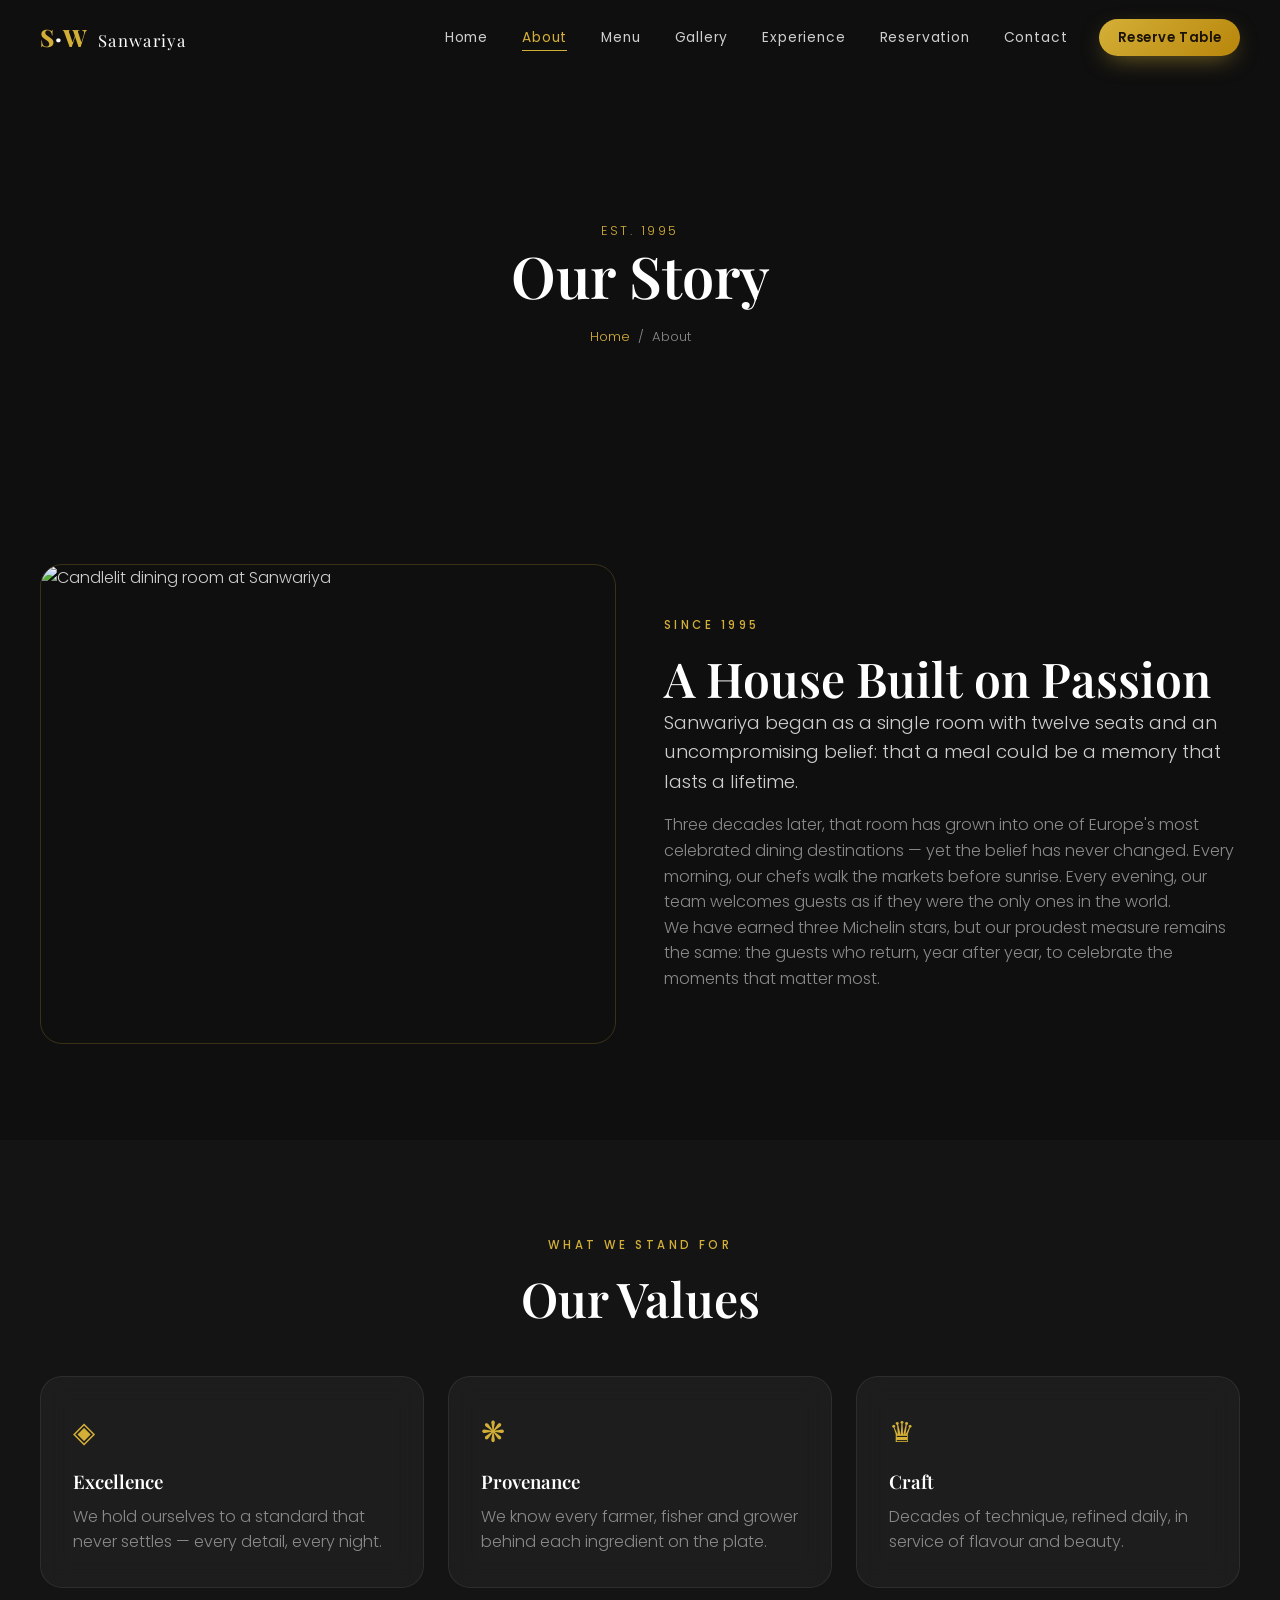
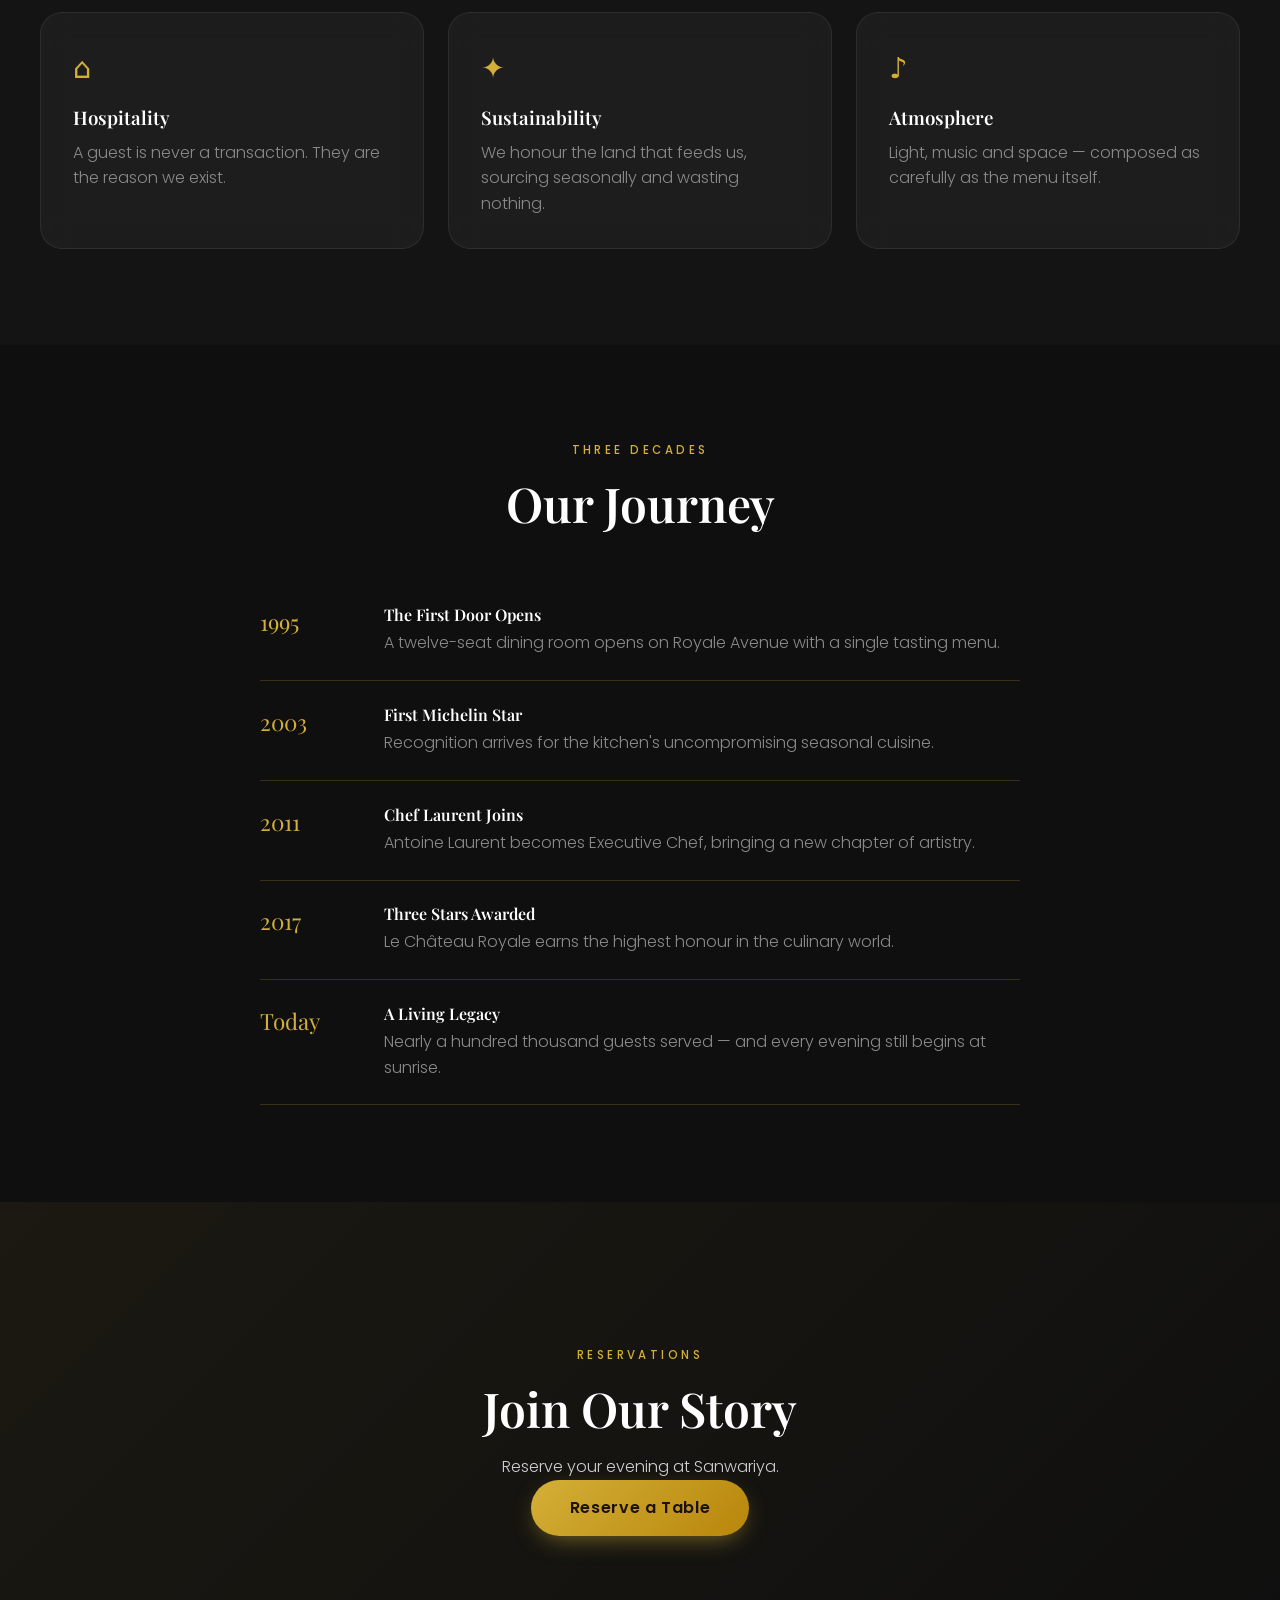
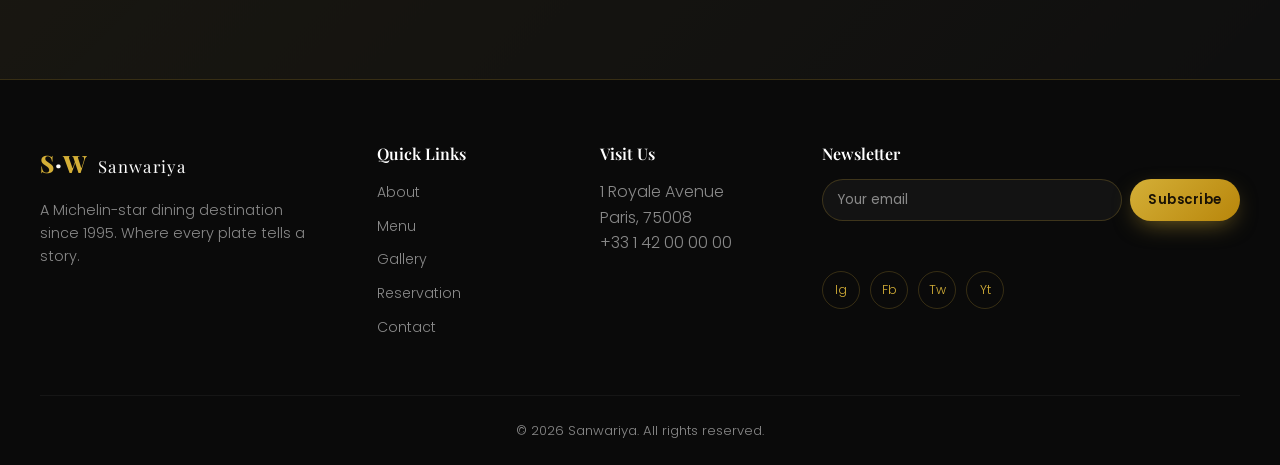
==== commit 5b493959: "Update website pages" ====
--- a/about.html
+++ b/about.html
@@ -4,8 +4,8 @@
     <meta charset="UTF-8" />
     <link rel="icon" type="image/svg+xml" href="/favicon.svg" />
     <meta name="viewport" content="width=device-width, initial-scale=1.0" />
-    <meta name="description" content="The story of Le Château Royale — a Michelin-star dining legacy since 1995." />
-    <title>About · Le Château Royale</title>
+    <meta name="description" content="The story of Sanwariya — a Michelin-star dining legacy since 1995." />
+    <title>About · Sanwariya</title>
     <link rel="preconnect" href="https://fonts.googleapis.com" />
     <link rel="preconnect" href="https://fonts.gstatic.com" crossorigin />
     <link href="https://fonts.googleapis.com/css2?family=Playfair+Display:wght@400;500;600;700;800;900&family=Poppins:wght@300;400;500;600&display=swap" rel="stylesheet" />
@@ -14,14 +14,14 @@
     <link rel="stylesheet" href="/css/responsive.css" />
   </head>
   <body data-page="about">
-    <div id="page-loader" class="page-loader"><div class="loader-mark"><span class="loader-ring"></span><span class="loader-text">Le Château Royale</span></div></div>
+    <div id="page-loader" class="page-loader"><div class="loader-mark"><span class="loader-ring"></span><span class="loader-text">Sanwariya</span></div></div>
     <div id="scroll-progress" class="scroll-progress"></div>
     <div id="mouse-glow" class="mouse-glow" aria-hidden="true"></div>
     <button id="back-to-top" class="back-to-top" aria-label="Back to top"><svg viewBox="0 0 24 24" width="20" height="20" fill="none" stroke="currentColor" stroke-width="2"><path d="M12 19V5M5 12l7-7 7 7"/></svg></button>
 
     <header id="navbar" class="navbar">
       <nav class="nav container" aria-label="Primary">
-        <a href="/index.html" class="nav-logo" aria-label="Le Château Royale home"><span class="logo-mark">L<span class="logo-dot">·</span>C</span><span class="logo-name">Le Château Royale</span></a>
+        <a href="/index.html" class="nav-logo" aria-label="Sanwariya home"><span class="logo-mark">S<span class="logo-dot">·</span>W</span><span class="logo-name">Sanwariya</span></a>
         <button id="nav-toggle" class="nav-toggle" aria-label="Open menu" aria-expanded="false" aria-controls="nav-menu"><span></span><span></span><span></span></button>
         <ul id="nav-menu" class="nav-menu" data-nav>
           <li><a href="/index.html" class="nav-link" data-page="home">Home</a></li>
@@ -49,11 +49,11 @@
 
       <section class="section">
         <div class="container story-grid">
-          <div class="story-img reveal fade-left"><img src="https://images.pexels.com/photos/941861/pexels-photo-941861.jpeg?auto=compress&cs=tinysrgb&w=1000" alt="Candlelit dining room at Le Château Royale" loading="lazy" /></div>
+          <div class="story-img reveal fade-left"><img src="https://images.pexels.com/photos/941861/pexels-photo-941861.jpeg?auto=compress&cs=tinysrgb&w=1000" alt="Candlelit dining room at Sanwariya" loading="lazy" /></div>
           <div class="reveal fade-right">
             <p class="eyebrow">Since 1995</p>
             <h2 class="section-title">A House Built on Passion</h2>
-            <p class="lead">Le Château Royale began as a single room with twelve seats and an uncompromising belief: that a meal could be a memory that lasts a lifetime.</p>
+            <p class="lead">Sanwariya began as a single room with twelve seats and an uncompromising belief: that a meal could be a memory that lasts a lifetime.</p>
             <p class="muted">Three decades later, that room has grown into one of Europe's most celebrated dining destinations — yet the belief has never changed. Every morning, our chefs walk the markets before sunrise. Every evening, our team welcomes guests as if they were the only ones in the world.</p>
             <p class="muted">We have earned three Michelin stars, but our proudest measure remains the same: the guests who return, year after year, to celebrate the moments that matter most.</p>
           </div>
@@ -91,7 +91,7 @@
         <div class="container reserve-cta-inner reveal scale">
           <p class="eyebrow">Reservations</p>
           <h2 class="section-title light">Join Our Story</h2>
-          <p class="section-sub light">Reserve your evening at Le Château Royale.</p>
+          <p class="section-sub light">Reserve your evening at Sanwariya.</p>
           <a href="/reservation.html" class="btn btn-gold btn-lg btn-ripple">Reserve a Table</a>
         </div>
       </section>
@@ -99,12 +99,12 @@
 
     <footer class="footer">
       <div class="container footer-grid">
-        <div class="footer-brand"><a href="/index.html" class="nav-logo"><span class="logo-mark">L<span class="logo-dot">·</span>C</span><span class="logo-name">Le Château Royale</span></a><p class="muted">A Michelin-star dining destination since 1995. Where every plate tells a story.</p></div>
+        <div class="footer-brand"><a href="/index.html" class="nav-logo"><span class="logo-mark">S<span class="logo-dot">·</span>W</span><span class="logo-name">Sanwariya</span></a><p class="muted">A Michelin-star dining destination since 1995. Where every plate tells a story.</p></div>
         <div class="footer-col"><h4>Quick Links</h4><ul><li><a href="/about.html">About</a></li><li><a href="/menu.html">Menu</a></li><li><a href="/gallery.html">Gallery</a></li><li><a href="/reservation.html">Reservation</a></li><li><a href="/contact.html">Contact</a></li></ul></div>
         <div class="footer-col"><h4>Visit Us</h4><p class="muted">1 Royale Avenue<br/>Paris, 75008<br/>+33 1 42 00 00 00</p></div>
         <div class="footer-col"><h4>Newsletter</h4><form class="newsletter" data-newsletter><input type="email" name="email" placeholder="Your email" required aria-label="Email for newsletter" /><button type="submit" class="btn btn-gold btn-ripple">Subscribe</button></form><p class="newsletter-msg" data-newsletter-msg></p><div class="social"><a href="#" aria-label="Instagram">Ig</a><a href="#" aria-label="Facebook">Fb</a><a href="#" aria-label="Twitter">Tw</a><a href="#" aria-label="YouTube">Yt</a></div></div>
       </div>
-      <div class="footer-bottom container"><p class="muted">© <span data-year></span> Le Château Royale. All rights reserved.</p></div>
+      <div class="footer-bottom container"><p class="muted">© <span data-year></span> Sanwariya. All rights reserved.</p></div>
     </footer>
     <div id="popup" class="popup" aria-hidden="true"><div class="popup-card glass"><div class="popup-check">✓</div><h3>Reservation Confirmed</h3><p data-popup-msg>We look forward to welcoming you.</p><button class="btn btn-gold btn-ripple" data-popup-close>Close</button></div></div>
     <script type="module" src="/js/main.js"></script>
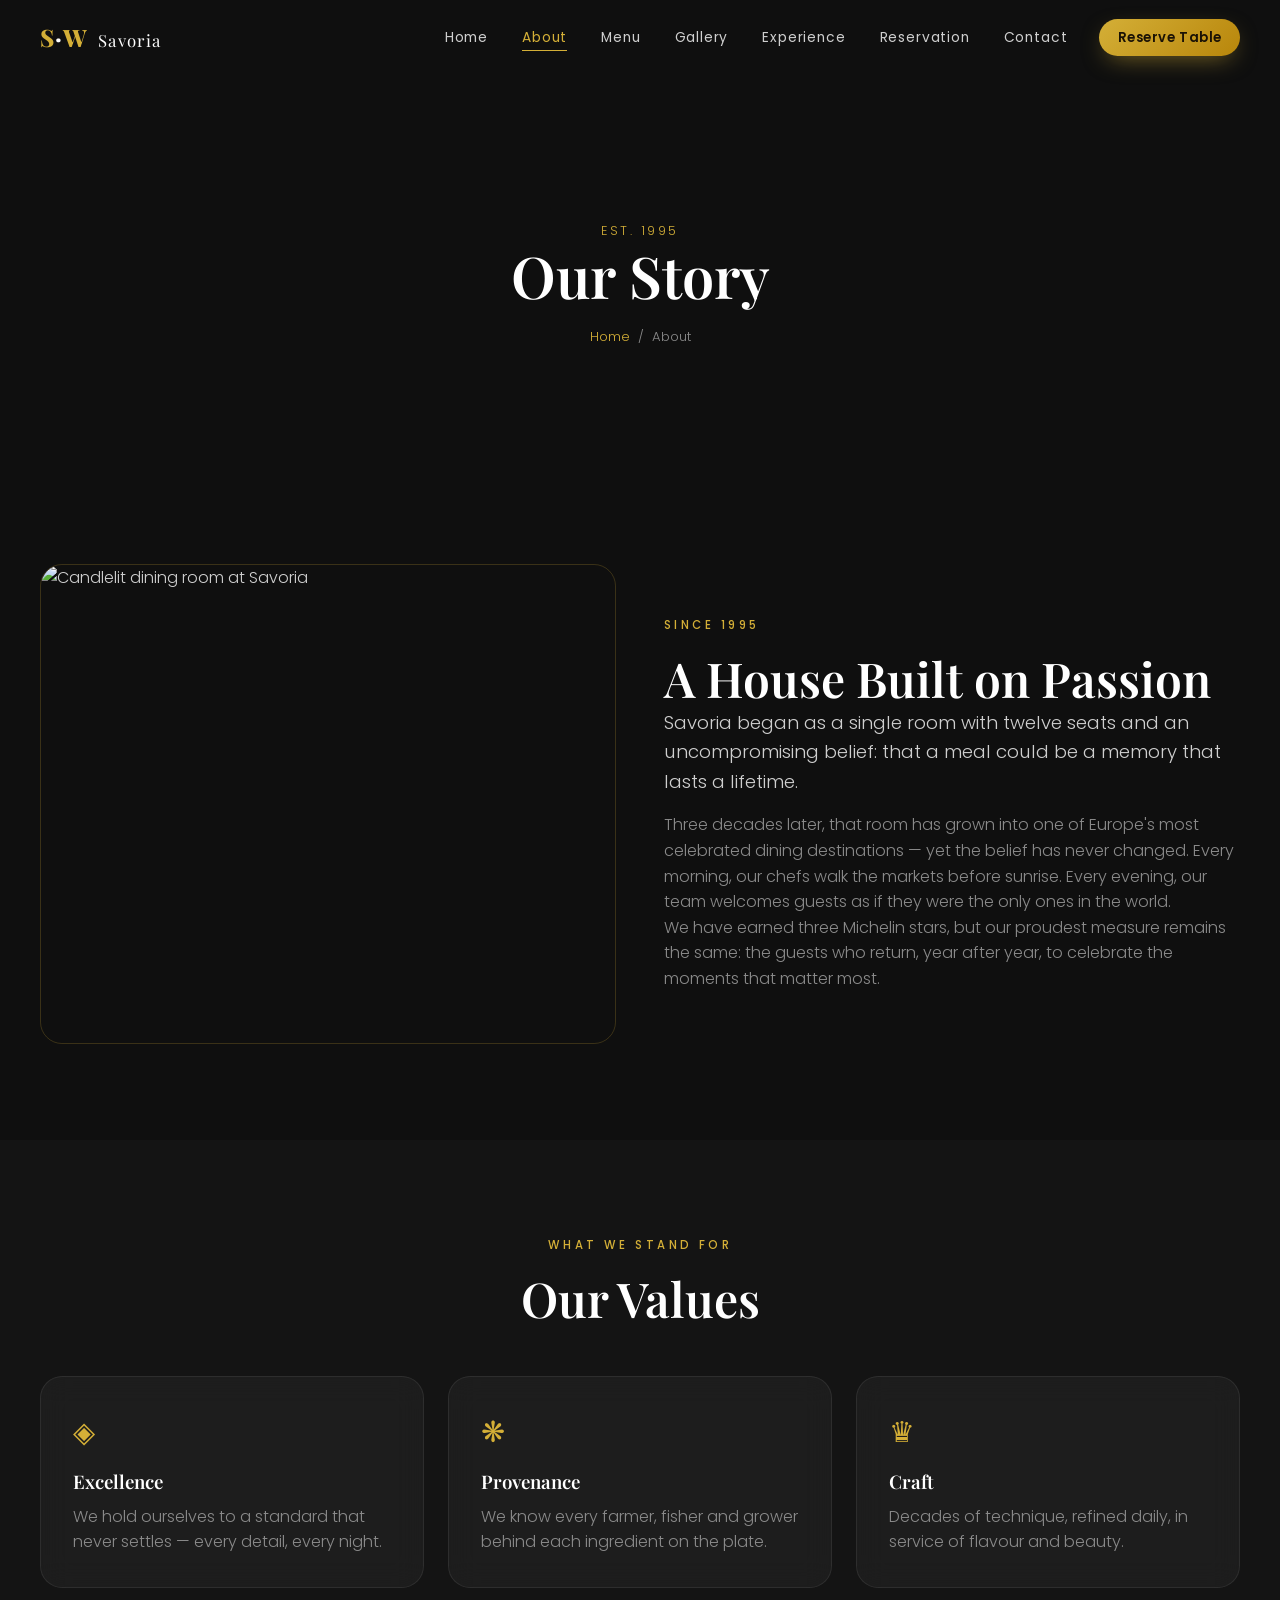
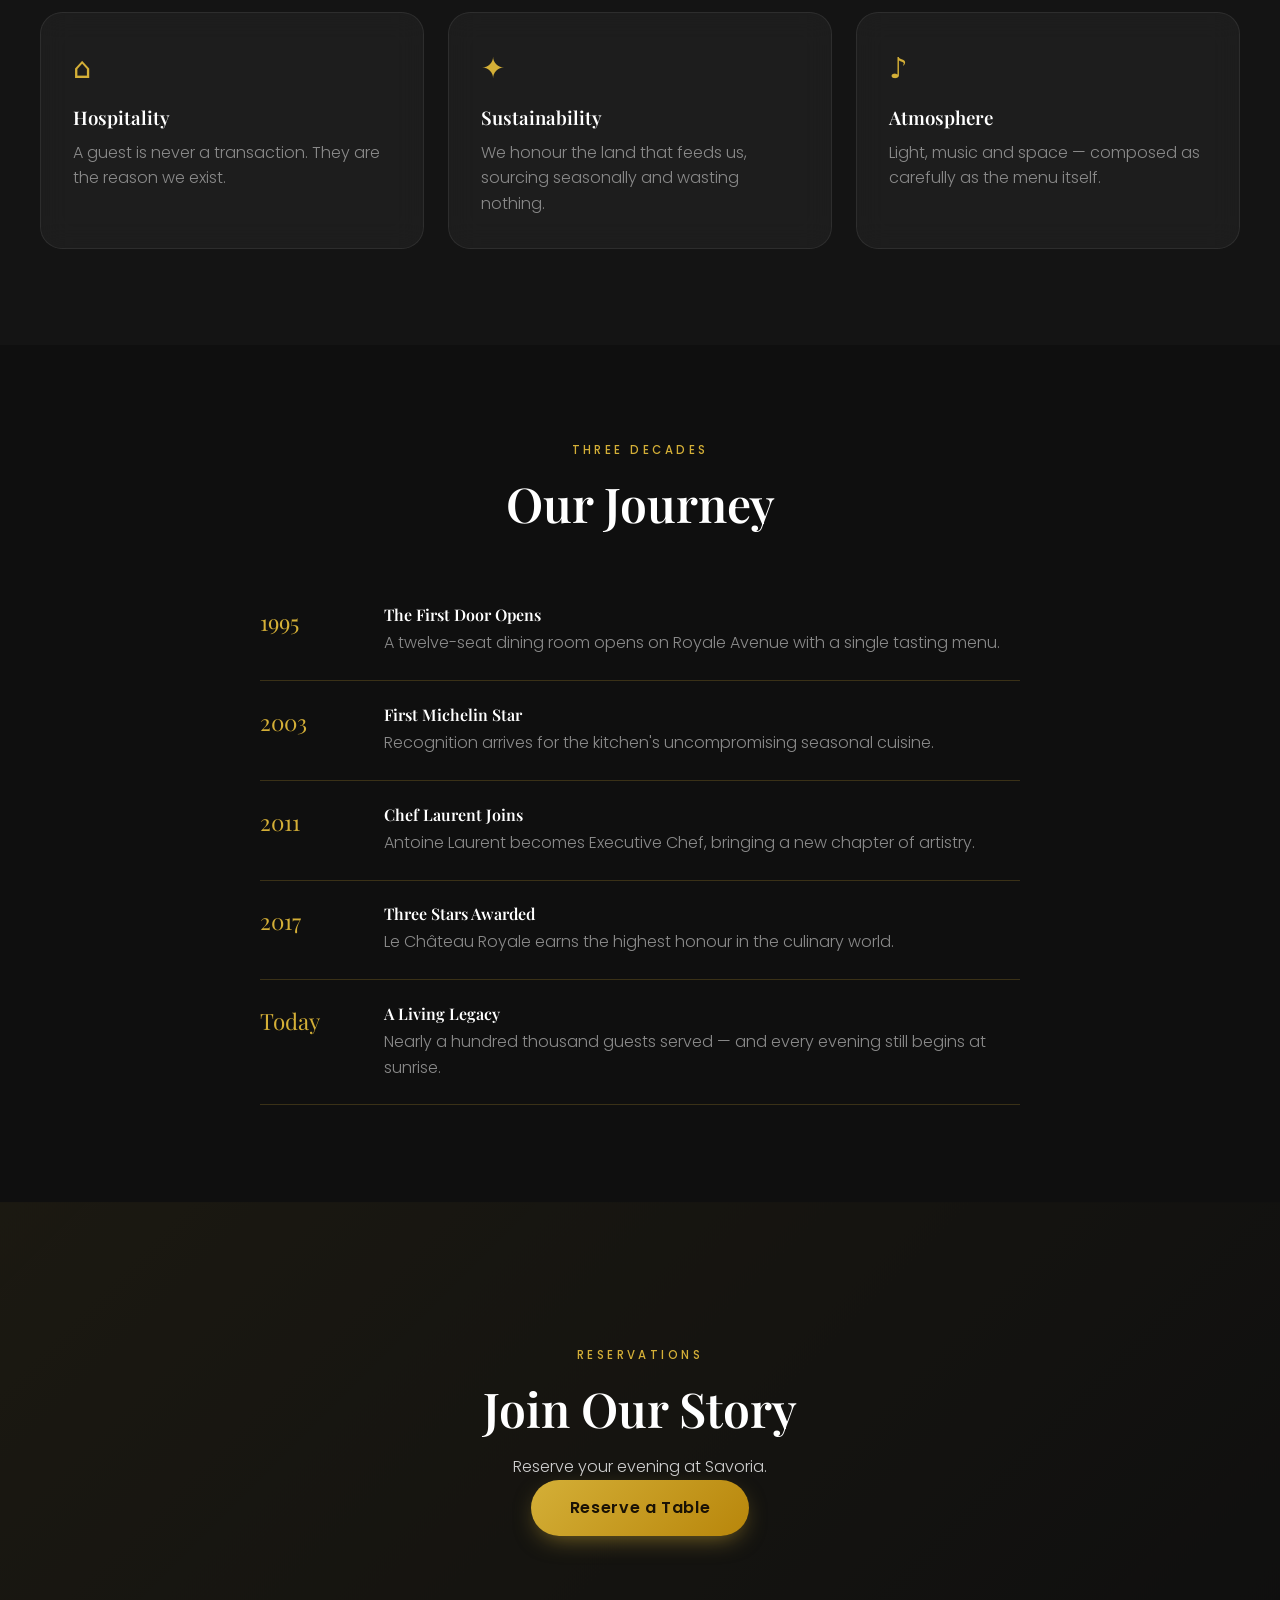
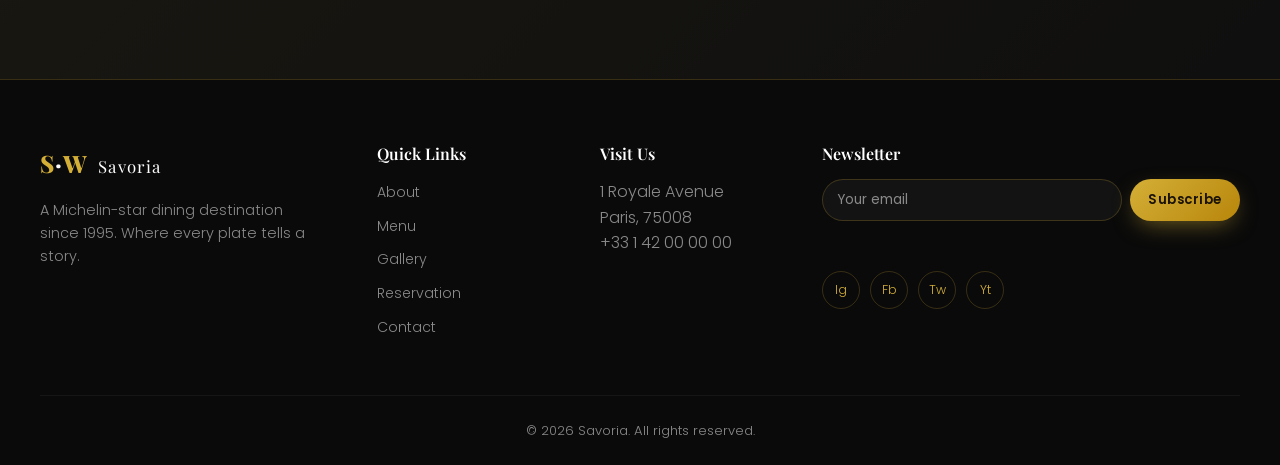
==== commit 56079773: "Fix dynamic import path for GitHub Pages" ====
--- a/about.html
+++ b/about.html
@@ -2,36 +2,36 @@
 <html lang="en">
   <head>
     <meta charset="UTF-8" />
-    <link rel="icon" type="image/svg+xml" href="/favicon.svg" />
+    <link rel="icon" type="image/svg+xml" href="favicon.svg" />
     <meta name="viewport" content="width=device-width, initial-scale=1.0" />
-    <meta name="description" content="The story of Sanwariya — a Michelin-star dining legacy since 1995." />
-    <title>About · Sanwariya</title>
+    <meta name="description" content="The story of Savoria — a Michelin-star dining legacy since 1995." />
+    <title>About · Savoria</title>
     <link rel="preconnect" href="https://fonts.googleapis.com" />
     <link rel="preconnect" href="https://fonts.gstatic.com" crossorigin />
     <link href="https://fonts.googleapis.com/css2?family=Playfair+Display:wght@400;500;600;700;800;900&family=Poppins:wght@300;400;500;600&display=swap" rel="stylesheet" />
-    <link rel="stylesheet" href="/css/style.css" />
-    <link rel="stylesheet" href="/css/animations.css" />
-    <link rel="stylesheet" href="/css/responsive.css" />
+    <link rel="stylesheet" href="css/style.css" />
+    <link rel="stylesheet" href="css/animations.css" />
+    <link rel="stylesheet" href="css/responsive.css" />
   </head>
   <body data-page="about">
-    <div id="page-loader" class="page-loader"><div class="loader-mark"><span class="loader-ring"></span><span class="loader-text">Sanwariya</span></div></div>
+    <div id="page-loader" class="page-loader"><div class="loader-mark"><span class="loader-ring"></span><span class="loader-text">Savoria</span></div></div>
     <div id="scroll-progress" class="scroll-progress"></div>
     <div id="mouse-glow" class="mouse-glow" aria-hidden="true"></div>
     <button id="back-to-top" class="back-to-top" aria-label="Back to top"><svg viewBox="0 0 24 24" width="20" height="20" fill="none" stroke="currentColor" stroke-width="2"><path d="M12 19V5M5 12l7-7 7 7"/></svg></button>
 
     <header id="navbar" class="navbar">
       <nav class="nav container" aria-label="Primary">
-        <a href="/index.html" class="nav-logo" aria-label="Sanwariya home"><span class="logo-mark">S<span class="logo-dot">·</span>W</span><span class="logo-name">Sanwariya</span></a>
+        <a href="index.html" class="nav-logo" aria-label="Savoria home"><span class="logo-mark">S<span class="logo-dot">·</span>W</span><span class="logo-name">Savoria</span></a>
         <button id="nav-toggle" class="nav-toggle" aria-label="Open menu" aria-expanded="false" aria-controls="nav-menu"><span></span><span></span><span></span></button>
         <ul id="nav-menu" class="nav-menu" data-nav>
-          <li><a href="/index.html" class="nav-link" data-page="home">Home</a></li>
-          <li><a href="/about.html" class="nav-link" data-page="about">About</a></li>
-          <li><a href="/menu.html" class="nav-link" data-page="menu">Menu</a></li>
-          <li><a href="/gallery.html" class="nav-link" data-page="gallery">Gallery</a></li>
-          <li><a href="/index.html#experience" class="nav-link" data-page="experience">Experience</a></li>
-          <li><a href="/reservation.html" class="nav-link" data-page="reservation">Reservation</a></li>
-          <li><a href="/contact.html" class="nav-link" data-page="contact">Contact</a></li>
-          <li class="nav-cta-item"><a href="/reservation.html" class="btn btn-gold btn-ripple">Reserve Table</a></li>
+          <li><a href="index.html" class="nav-link" data-page="home">Home</a></li>
+          <li><a href="about.html" class="nav-link" data-page="about">About</a></li>
+          <li><a href="menu.html" class="nav-link" data-page="menu">Menu</a></li>
+          <li><a href="gallery.html" class="nav-link" data-page="gallery">Gallery</a></li>
+          <li><a href="index.html#experience" class="nav-link" data-page="experience">Experience</a></li>
+          <li><a href="reservation.html" class="nav-link" data-page="reservation">Reservation</a></li>
+          <li><a href="contact.html" class="nav-link" data-page="contact">Contact</a></li>
+          <li class="nav-cta-item"><a href="reservation.html" class="btn btn-gold btn-ripple">Reserve Table</a></li>
         </ul>
       </nav>
     </header>
@@ -43,17 +43,17 @@
         <div class="page-hero-content container">
           <p>Est. 1995</p>
           <h1>Our Story</h1>
-          <nav class="breadcrumb"><a href="/index.html">Home</a> <span>/</span> <span>About</span></nav>
+          <nav class="breadcrumb"><a href="index.html">Home</a> <span>/</span> <span>About</span></nav>
         </div>
       </section>
 
       <section class="section">
         <div class="container story-grid">
-          <div class="story-img reveal fade-left"><img src="https://images.pexels.com/photos/941861/pexels-photo-941861.jpeg?auto=compress&cs=tinysrgb&w=1000" alt="Candlelit dining room at Sanwariya" loading="lazy" /></div>
+          <div class="story-img reveal fade-left"><img src="https://images.pexels.com/photos/941861/pexels-photo-941861.jpeg?auto=compress&cs=tinysrgb&w=1000" alt="Candlelit dining room at Savoria" loading="lazy" /></div>
           <div class="reveal fade-right">
             <p class="eyebrow">Since 1995</p>
             <h2 class="section-title">A House Built on Passion</h2>
-            <p class="lead">Sanwariya began as a single room with twelve seats and an uncompromising belief: that a meal could be a memory that lasts a lifetime.</p>
+            <p class="lead">Savoria began as a single room with twelve seats and an uncompromising belief: that a meal could be a memory that lasts a lifetime.</p>
             <p class="muted">Three decades later, that room has grown into one of Europe's most celebrated dining destinations — yet the belief has never changed. Every morning, our chefs walk the markets before sunrise. Every evening, our team welcomes guests as if they were the only ones in the world.</p>
             <p class="muted">We have earned three Michelin stars, but our proudest measure remains the same: the guests who return, year after year, to celebrate the moments that matter most.</p>
           </div>
@@ -91,22 +91,22 @@
         <div class="container reserve-cta-inner reveal scale">
           <p class="eyebrow">Reservations</p>
           <h2 class="section-title light">Join Our Story</h2>
-          <p class="section-sub light">Reserve your evening at Sanwariya.</p>
-          <a href="/reservation.html" class="btn btn-gold btn-lg btn-ripple">Reserve a Table</a>
+          <p class="section-sub light">Reserve your evening at Savoria.</p>
+          <a href="reservation.html" class="btn btn-gold btn-lg btn-ripple">Reserve a Table</a>
         </div>
       </section>
     </main>
 
     <footer class="footer">
       <div class="container footer-grid">
-        <div class="footer-brand"><a href="/index.html" class="nav-logo"><span class="logo-mark">S<span class="logo-dot">·</span>W</span><span class="logo-name">Sanwariya</span></a><p class="muted">A Michelin-star dining destination since 1995. Where every plate tells a story.</p></div>
-        <div class="footer-col"><h4>Quick Links</h4><ul><li><a href="/about.html">About</a></li><li><a href="/menu.html">Menu</a></li><li><a href="/gallery.html">Gallery</a></li><li><a href="/reservation.html">Reservation</a></li><li><a href="/contact.html">Contact</a></li></ul></div>
+        <div class="footer-brand"><a href="index.html" class="nav-logo"><span class="logo-mark">S<span class="logo-dot">·</span>W</span><span class="logo-name">Savoria</span></a><p class="muted">A Michelin-star dining destination since 1995. Where every plate tells a story.</p></div>
+        <div class="footer-col"><h4>Quick Links</h4><ul><li><a href="about.html">About</a></li><li><a href="menu.html">Menu</a></li><li><a href="gallery.html">Gallery</a></li><li><a href="reservation.html">Reservation</a></li><li><a href="contact.html">Contact</a></li></ul></div>
         <div class="footer-col"><h4>Visit Us</h4><p class="muted">1 Royale Avenue<br/>Paris, 75008<br/>+33 1 42 00 00 00</p></div>
         <div class="footer-col"><h4>Newsletter</h4><form class="newsletter" data-newsletter><input type="email" name="email" placeholder="Your email" required aria-label="Email for newsletter" /><button type="submit" class="btn btn-gold btn-ripple">Subscribe</button></form><p class="newsletter-msg" data-newsletter-msg></p><div class="social"><a href="#" aria-label="Instagram">Ig</a><a href="#" aria-label="Facebook">Fb</a><a href="#" aria-label="Twitter">Tw</a><a href="#" aria-label="YouTube">Yt</a></div></div>
       </div>
-      <div class="footer-bottom container"><p class="muted">© <span data-year></span> Sanwariya. All rights reserved.</p></div>
+      <div class="footer-bottom container"><p class="muted">© <span data-year></span> Savoria. All rights reserved.</p></div>
     </footer>
     <div id="popup" class="popup" aria-hidden="true"><div class="popup-card glass"><div class="popup-check">✓</div><h3>Reservation Confirmed</h3><p data-popup-msg>We look forward to welcoming you.</p><button class="btn btn-gold btn-ripple" data-popup-close>Close</button></div></div>
-    <script type="module" src="/js/main.js"></script>
+    <script type="module" src="js/main.js"></script>
   </body>
 </html>
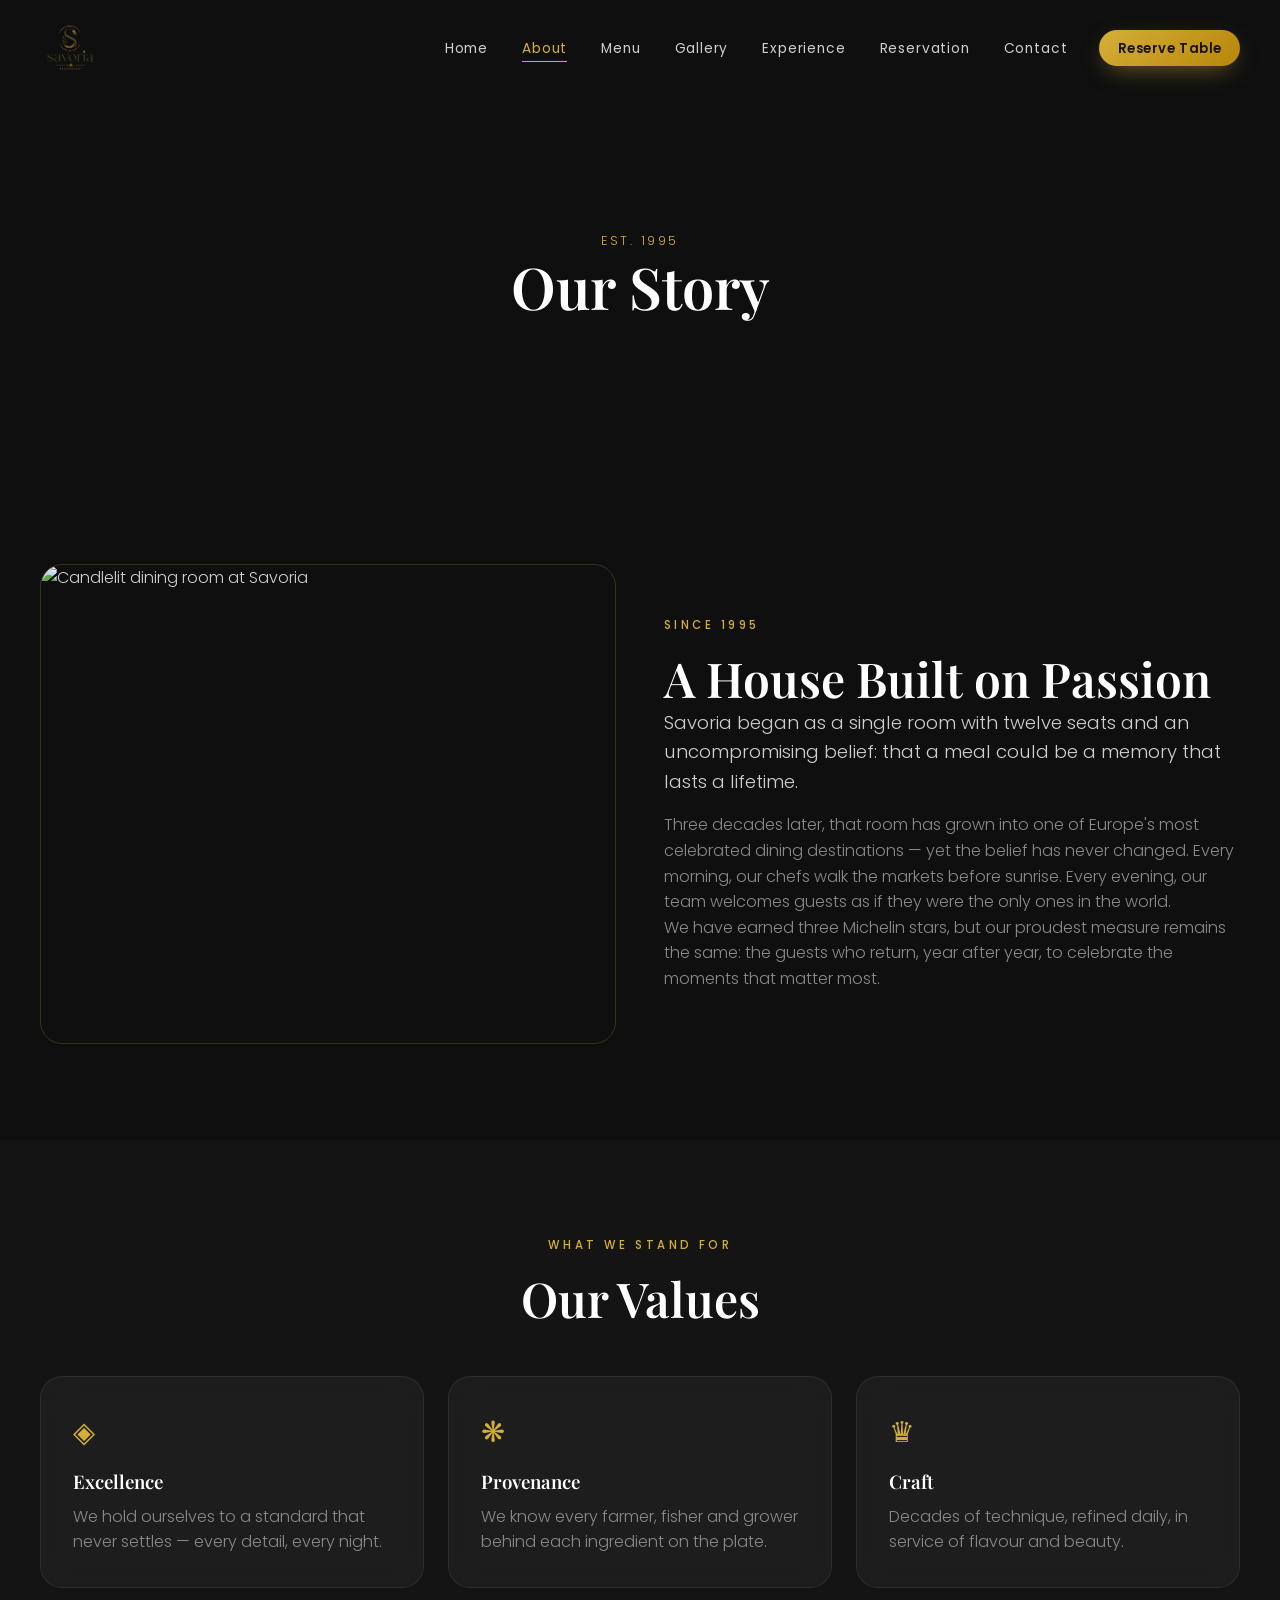
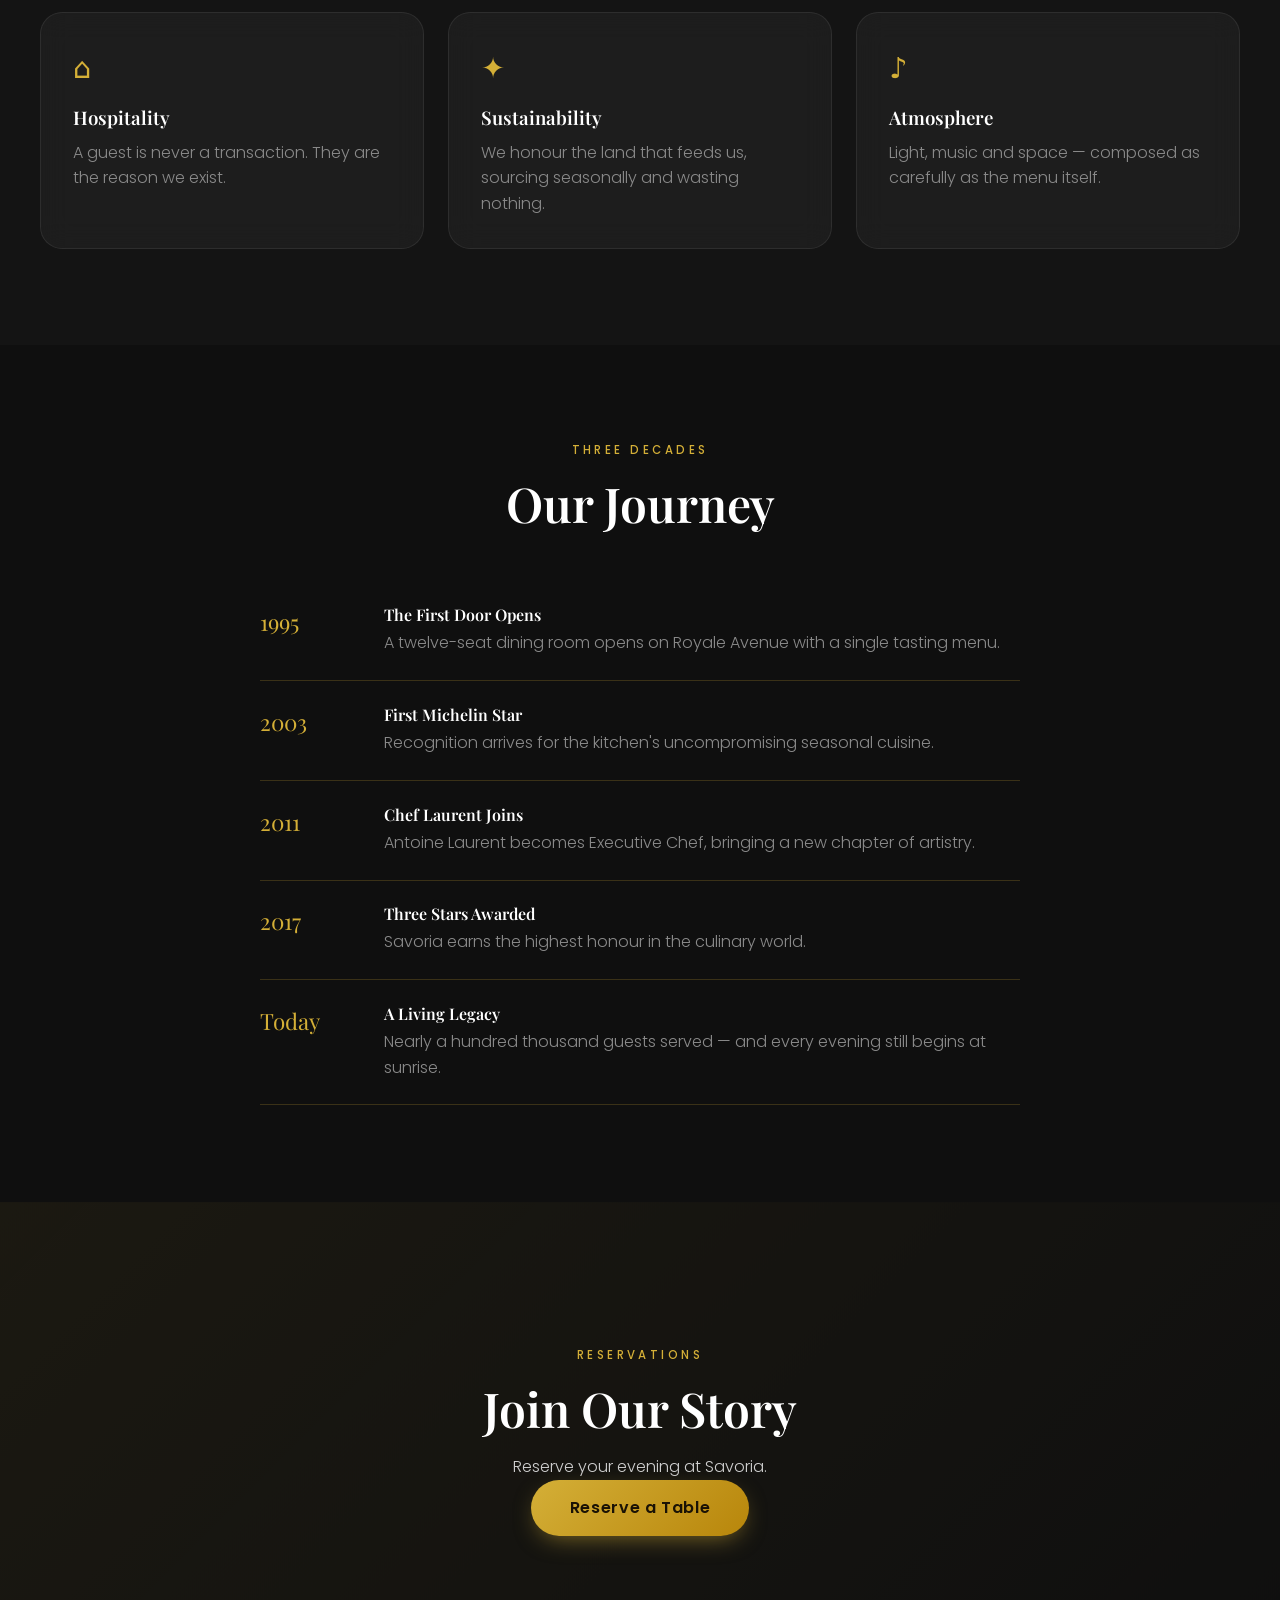
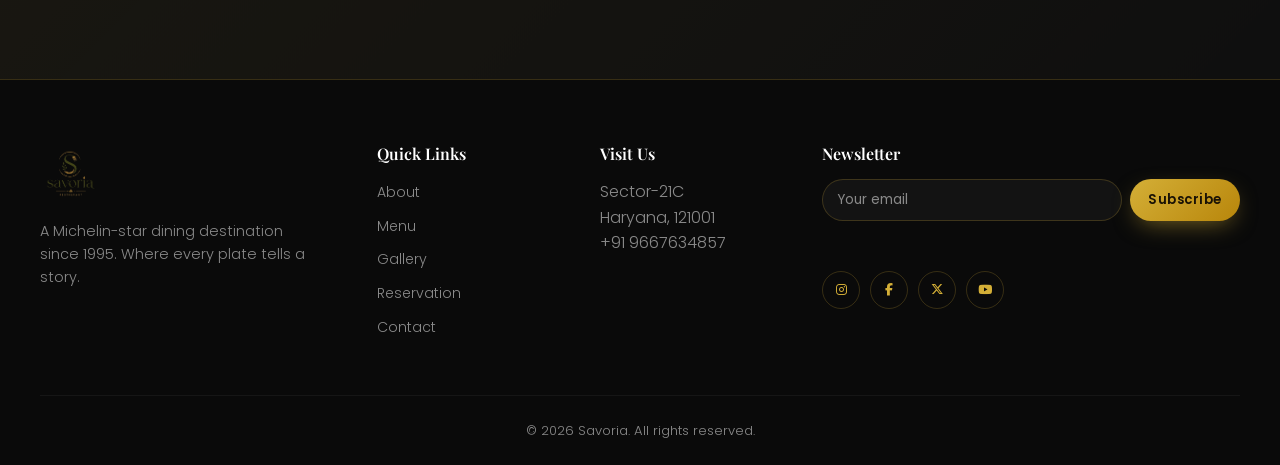
==== commit 1bcd49f8: "Enhance UI with new logo, social icons, and reviews" ====
--- a/about.html
+++ b/about.html
@@ -12,6 +12,7 @@
     <link rel="stylesheet" href="css/style.css" />
     <link rel="stylesheet" href="css/animations.css" />
     <link rel="stylesheet" href="css/responsive.css" />
+    <link rel="stylesheet"href="https://cdnjs.cloudflare.com/ajax/libs/font-awesome/6.6.0/css/all.min.css">
   </head>
   <body data-page="about">
     <div id="page-loader" class="page-loader"><div class="loader-mark"><span class="loader-ring"></span><span class="loader-text">Savoria</span></div></div>
@@ -21,7 +22,9 @@
 
     <header id="navbar" class="navbar">
       <nav class="nav container" aria-label="Primary">
-        <a href="index.html" class="nav-logo" aria-label="Savoria home"><span class="logo-mark">S<span class="logo-dot">·</span>W</span><span class="logo-name">Savoria</span></a>
+        <a href="index.html" class="nav-logo" aria-label="Savoria home">
+          <img src="logo.png" alt="Savoria Logo" class="logo-img">
+        </a>
         <button id="nav-toggle" class="nav-toggle" aria-label="Open menu" aria-expanded="false" aria-controls="nav-menu"><span></span><span></span><span></span></button>
         <ul id="nav-menu" class="nav-menu" data-nav>
           <li><a href="index.html" class="nav-link" data-page="home">Home</a></li>
@@ -43,7 +46,6 @@
         <div class="page-hero-content container">
           <p>Est. 1995</p>
           <h1>Our Story</h1>
-          <nav class="breadcrumb"><a href="index.html">Home</a> <span>/</span> <span>About</span></nav>
         </div>
       </section>
 
@@ -81,7 +83,7 @@
             <div class="timeline-item reveal fade-up"><div class="timeline-year">1995</div><div><h4>The First Door Opens</h4><p class="muted">A twelve-seat dining room opens on Royale Avenue with a single tasting menu.</p></div></div>
             <div class="timeline-item reveal fade-up"><div class="timeline-year">2003</div><div><h4>First Michelin Star</h4><p class="muted">Recognition arrives for the kitchen's uncompromising seasonal cuisine.</p></div></div>
             <div class="timeline-item reveal fade-up"><div class="timeline-year">2011</div><div><h4>Chef Laurent Joins</h4><p class="muted">Antoine Laurent becomes Executive Chef, bringing a new chapter of artistry.</p></div></div>
-            <div class="timeline-item reveal fade-up"><div class="timeline-year">2017</div><div><h4>Three Stars Awarded</h4><p class="muted">Le Château Royale earns the highest honour in the culinary world.</p></div></div>
+            <div class="timeline-item reveal fade-up"><div class="timeline-year">2017</div><div><h4>Three Stars Awarded</h4><p class="muted">Savoria earns the highest honour in the culinary world.</p></div></div>
             <div class="timeline-item reveal fade-up"><div class="timeline-year">Today</div><div><h4>A Living Legacy</h4><p class="muted">Nearly a hundred thousand guests served — and every evening still begins at sunrise.</p></div></div>
           </div>
         </div>
@@ -99,10 +101,10 @@
 
     <footer class="footer">
       <div class="container footer-grid">
-        <div class="footer-brand"><a href="index.html" class="nav-logo"><span class="logo-mark">S<span class="logo-dot">·</span>W</span><span class="logo-name">Savoria</span></a><p class="muted">A Michelin-star dining destination since 1995. Where every plate tells a story.</p></div>
+        <div class="footer-brand"><a href="index.html" class="nav-logo"><img src="logo.png" alt="Savoria Logo" class="footer-logo-img"></a><p class="muted">A Michelin-star dining destination since 1995. Where every plate tells a story.</p></div>
         <div class="footer-col"><h4>Quick Links</h4><ul><li><a href="about.html">About</a></li><li><a href="menu.html">Menu</a></li><li><a href="gallery.html">Gallery</a></li><li><a href="reservation.html">Reservation</a></li><li><a href="contact.html">Contact</a></li></ul></div>
-        <div class="footer-col"><h4>Visit Us</h4><p class="muted">1 Royale Avenue<br/>Paris, 75008<br/>+33 1 42 00 00 00</p></div>
-        <div class="footer-col"><h4>Newsletter</h4><form class="newsletter" data-newsletter><input type="email" name="email" placeholder="Your email" required aria-label="Email for newsletter" /><button type="submit" class="btn btn-gold btn-ripple">Subscribe</button></form><p class="newsletter-msg" data-newsletter-msg></p><div class="social"><a href="#" aria-label="Instagram">Ig</a><a href="#" aria-label="Facebook">Fb</a><a href="#" aria-label="Twitter">Tw</a><a href="#" aria-label="YouTube">Yt</a></div></div>
+        <div class="footer-col"><h4>Visit Us</h4><p class="muted">Sector-21C<br/>Haryana, 121001<br/>+91 9667634857</p></div>
+        <div class="footer-col"><h4>Newsletter</h4><form class="newsletter" data-newsletter><input type="email" name="email" placeholder="Your email" required aria-label="Email for newsletter" /><button type="submit" class="btn btn-gold btn-ripple">Subscribe</button></form><p class="newsletter-msg" data-newsletter-msg></p><div class="social"><a href="https://instagram.com" aria-label="Instagram" target="_blank"><i class="fab fa-instagram"></i></a><a href="https://facebook.com" aria-label="Facebook" target="_blank"><i class="fab fa-facebook-f"></i></a><a href="https://x.com" aria-label="Twitter" target="_blank"><i class="fab fa-x-twitter"></i></a><a href="https://youtube.com" aria-label="YouTube" target="_blank"><i class="fab fa-youtube"></i></a></div></div>
       </div>
       <div class="footer-bottom container"><p class="muted">© <span data-year></span> Savoria. All rights reserved.</p></div>
     </footer>
--- a/css/style.css
+++ b/css/style.css
@@ -36,6 +36,28 @@
   --maxw: 1200px;
   --ease: cubic-bezier(0.22, 1, 0.36, 1);
   --shadow-gold: 0 18px 50px -12px rgba(212, 175, 55, 0.35);
+}
+
+.logo-img{
+    height:60px;
+    width:auto;
+    display:block;
+}
+
+.footer-logo-img{
+    height:60px;
+    width:auto;
+    display:block;
+}
+
+.social a{
+    display:flex;
+    align-items:center;
+    justify-content:center;
+    width:45px;
+    height:45px;
+    border-radius:50%;
+    font-size:18px;
 }
 
 /* Reset */
